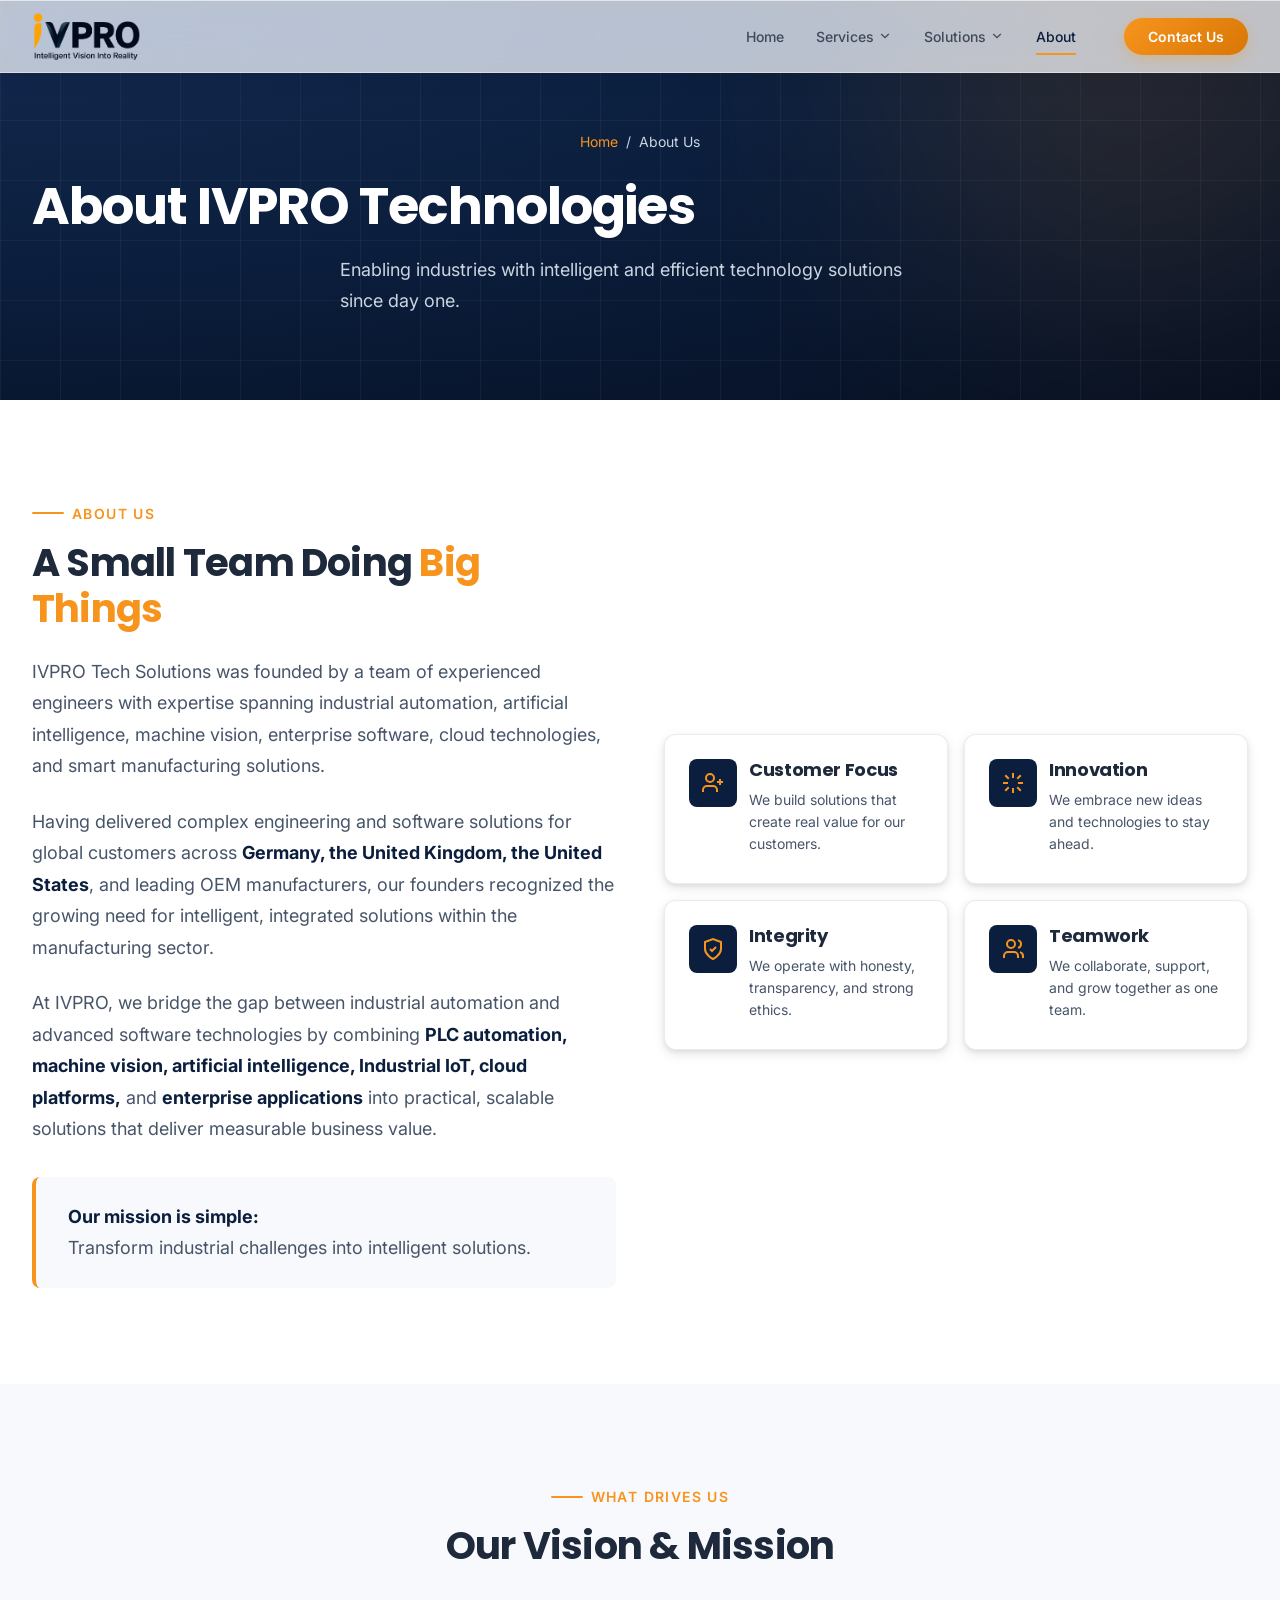
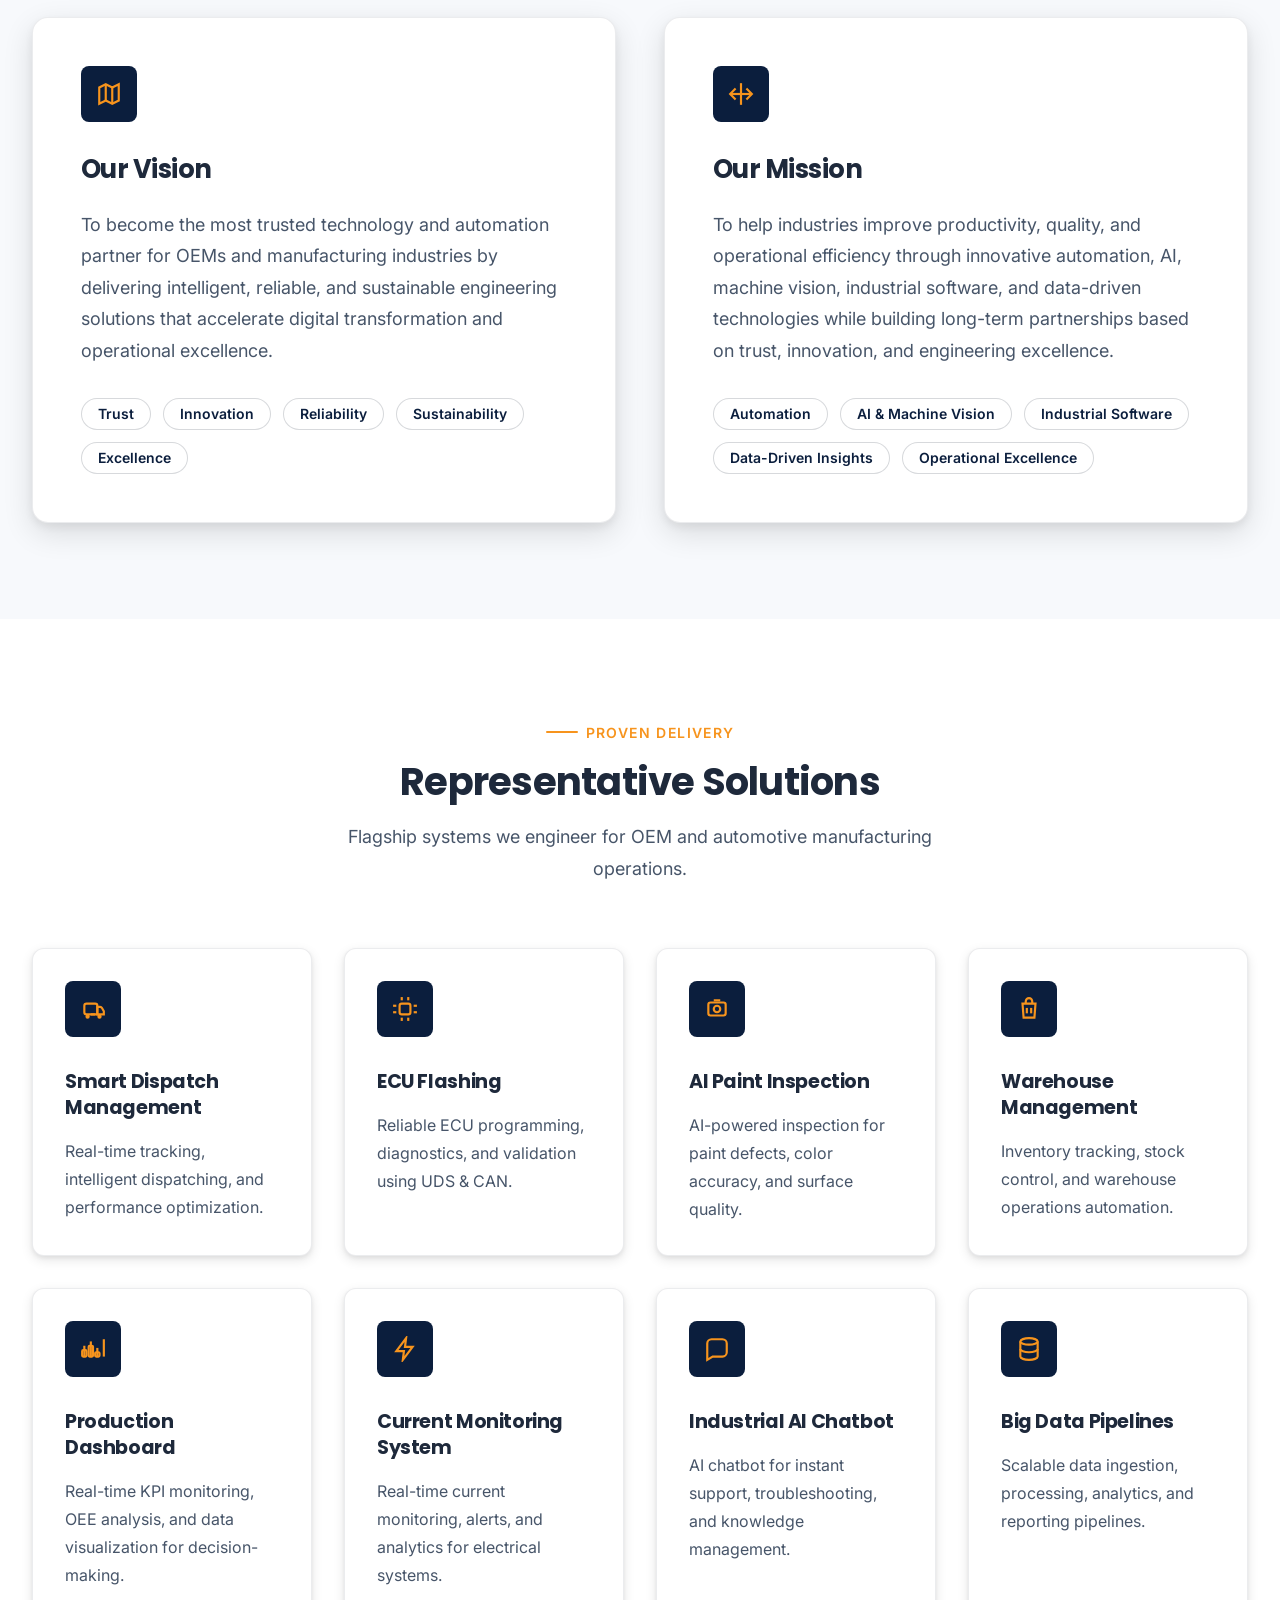
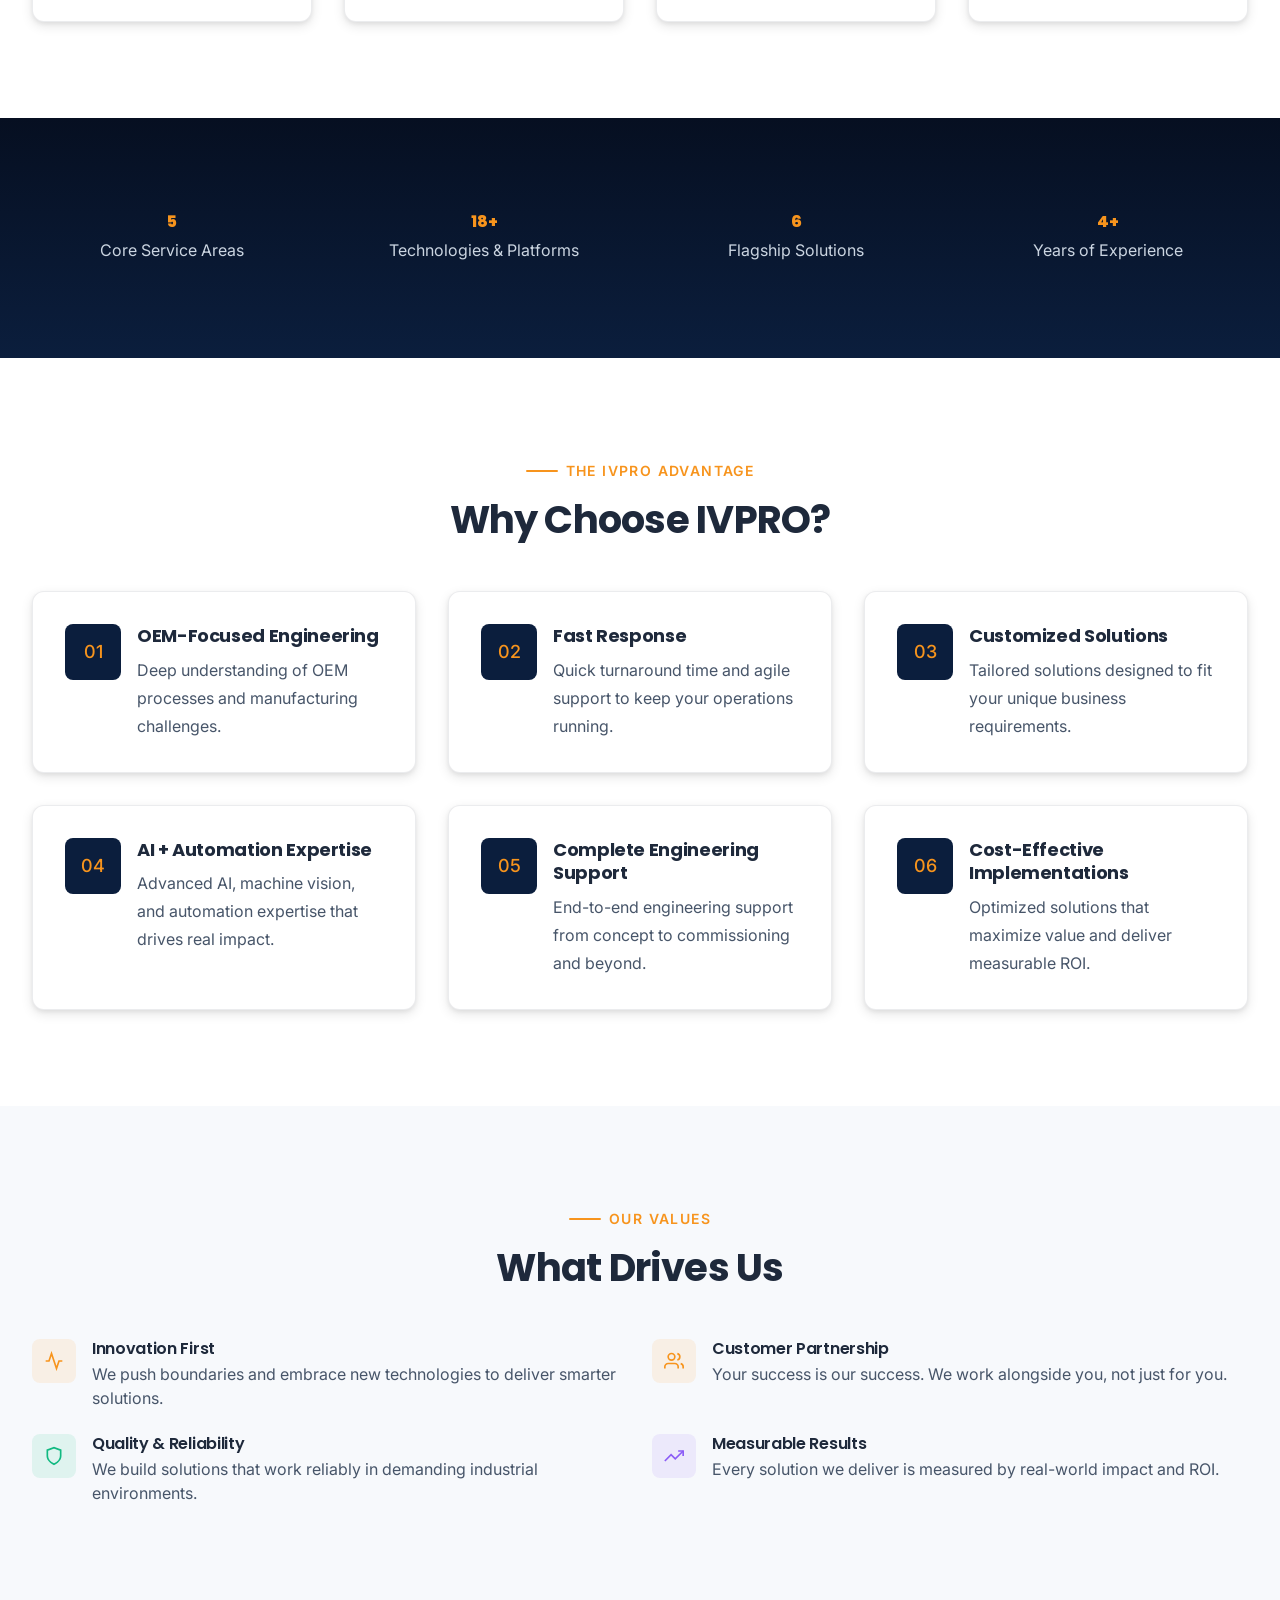
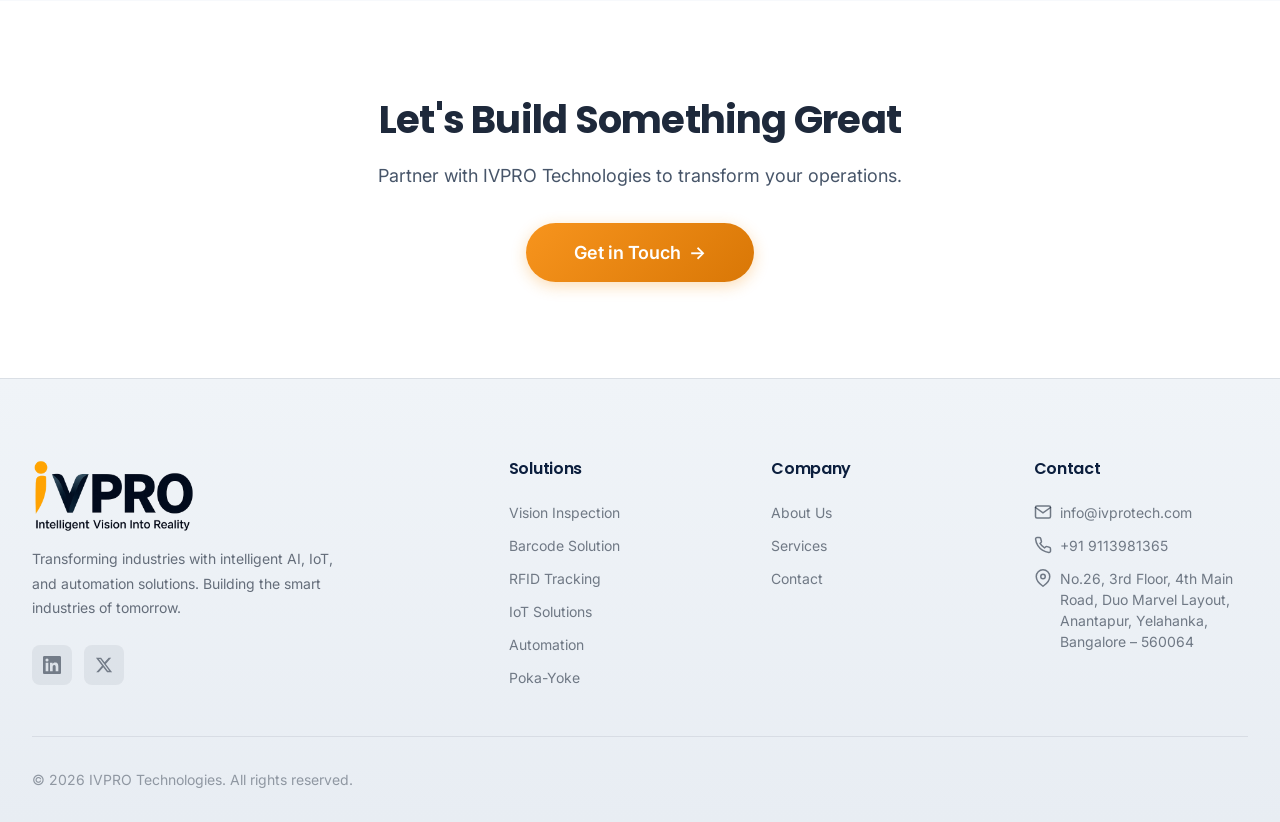
==== pages/about.html @ 3a312df3 "website revamp" ====
<!DOCTYPE html>
<html lang="en">
<head>
  <meta charset="UTF-8">
  <meta name="viewport" content="width=device-width, initial-scale=1.0">
  <meta name="description" content="About IVPRO Technologies - Enabling industries with intelligent and efficient technology solutions.">
  <title>About Us | IVPRO Technologies</title>
  <link rel="stylesheet" href="../css/variables.css">
  <link rel="stylesheet" href="../css/base.css">
  <link rel="stylesheet" href="../css/nav.css">
  <link rel="stylesheet" href="../css/pages.css">
  <link rel="icon" type="image/png" href="../assets/favicon.png">
</head>
<body>

  <section class="page-hero">
    <div class="page-hero__bg"><div class="page-hero__bg-grid"></div><div class="page-hero__bg-glow"></div></div>
    <div class="container" style="position:relative;z-index:1;">
      <div class="page-hero__breadcrumb"><a href="../index.html">Home</a><span>/</span><span>About Us</span></div>
      <h1 class="page-hero__title">About IVPRO Technologies</h1>
      <p class="page-hero__subtitle">Enabling industries with intelligent and efficient technology solutions since day one.</p>
    </div>
  </section>

  <!-- Company Overview -->
  <section class="section">
    <div class="container">
      <div class="about-intro reveal">
        <div class="about-intro__content">
          <span class="section-label">About Us</span>
          <h2 class="about-intro__title">A Small Team Doing <span class="about-intro__highlight">Big Things</span></h2>
          <p class="about-intro__text">IVPRO Tech Solutions was founded by a team of experienced engineers with expertise spanning industrial automation, artificial intelligence, machine vision, enterprise software, cloud technologies, and smart manufacturing solutions.</p>
          <p class="about-intro__text">Having delivered complex engineering and software solutions for global customers across <strong>Germany, the United Kingdom, the United States</strong>, and leading OEM manufacturers, our founders recognized the growing need for intelligent, integrated solutions within the manufacturing sector.</p>
          <p class="about-intro__text">At IVPRO, we bridge the gap between industrial automation and advanced software technologies by combining <strong>PLC automation, machine vision, artificial intelligence, Industrial IoT, cloud platforms,</strong> and <strong>enterprise applications</strong> into practical, scalable solutions that deliver measurable business value.</p>
          <div class="about-intro__mission">
            <strong>Our mission is simple:</strong>
            <span>Transform industrial challenges into intelligent solutions.</span>
          </div>
        </div>
        <div class="about-values">
          <div class="about-value-card">
            <div class="about-value-card__icon">
              <svg width="24" height="24" viewBox="0 0 24 24" fill="none" stroke="currentColor" stroke-width="2"><path d="M16 21v-2a4 4 0 0 0-4-4H6a4 4 0 0 0-4 4v2"/><circle cx="9" cy="7" r="4"/><path d="M19 8v6"/><path d="M16 11h6"/></svg>
            </div>
            <div>
              <h3 class="about-value-card__title">Customer Focus</h3>
              <p class="about-value-card__text">We build solutions that create real value for our customers.</p>
            </div>
          </div>
          <div class="about-value-card">
            <div class="about-value-card__icon">
              <svg width="24" height="24" viewBox="0 0 24 24" fill="none" stroke="currentColor" stroke-width="2"><path d="M12 2v5"/><path d="M12 17v5"/><path d="M4.22 4.22l3.54 3.54"/><path d="M16.24 16.24l3.54 3.54"/><path d="M2 12h5"/><path d="M17 12h5"/><path d="M4.22 19.78l3.54-3.54"/><path d="M16.24 7.76l3.54-3.54"/></svg>
            </div>
            <div>
              <h3 class="about-value-card__title">Innovation</h3>
              <p class="about-value-card__text">We embrace new ideas and technologies to stay ahead.</p>
            </div>
          </div>
          <div class="about-value-card">
            <div class="about-value-card__icon">
              <svg width="24" height="24" viewBox="0 0 24 24" fill="none" stroke="currentColor" stroke-width="2"><path d="M12 22s8-4 8-10V5l-8-3-8 3v7c0 6 8 10 8 10z"/><path d="m9 12 2 2 4-4"/></svg>
            </div>
            <div>
              <h3 class="about-value-card__title">Integrity</h3>
              <p class="about-value-card__text">We operate with honesty, transparency, and strong ethics.</p>
            </div>
          </div>
          <div class="about-value-card">
            <div class="about-value-card__icon">
              <svg width="24" height="24" viewBox="0 0 24 24" fill="none" stroke="currentColor" stroke-width="2"><path d="M17 21v-2a4 4 0 0 0-4-4H7a4 4 0 0 0-4 4v2"/><circle cx="10" cy="7" r="4"/><path d="M22 21v-2a4 4 0 0 0-3-3.87"/><path d="M17 3.13a4 4 0 0 1 0 7.75"/></svg>
            </div>
            <div>
              <h3 class="about-value-card__title">Teamwork</h3>
              <p class="about-value-card__text">We collaborate, support, and grow together as one team.</p>
            </div>
          </div>
        </div>
      </div>
    </div>
  </section>

  <!-- Mission & Vision -->
  <section class="section section--gray">
    <div class="container">
      <div class="text-center reveal">
        <span class="section-label">What Drives Us</span>
        <h2 class="section-title">Our Vision &amp; Mission</h2>
      </div>
      <div class="mission-vision stagger-children">
        <div class="mv-card reveal">
          <div class="mv-card__icon">
            <svg width="26" height="26" viewBox="0 0 24 24" fill="none" stroke="currentColor" stroke-width="2"><path d="M9 18 3 21V6l6-3 6 3 6-3v15l-6 3-6-3Z"/><path d="M9 3v15"/><path d="M15 6v15"/></svg>
          </div>
          <h3 class="mv-card__title">Our Vision</h3>
          <p class="mv-card__text">To become the most trusted technology and automation partner for OEMs and manufacturing industries by delivering intelligent, reliable, and sustainable engineering solutions that accelerate digital transformation and operational excellence.</p>
          <div class="mv-card__tags">
            <span>Trust</span>
            <span>Innovation</span>
            <span>Reliability</span>
            <span>Sustainability</span>
            <span>Excellence</span>
          </div>
        </div>
        <div class="mv-card reveal">
          <div class="mv-card__icon">
            <svg width="26" height="26" viewBox="0 0 24 24" fill="none" stroke="currentColor" stroke-width="2"><path d="M12 2v20"/><path d="M2 12h20"/><path d="m17 7 5 5-5 5"/><path d="m7 7-5 5 5 5"/></svg>
          </div>
          <h3 class="mv-card__title">Our Mission</h3>
          <p class="mv-card__text">To help industries improve productivity, quality, and operational efficiency through innovative automation, AI, machine vision, industrial software, and data-driven technologies while building long-term partnerships based on trust, innovation, and engineering excellence.</p>
          <div class="mv-card__tags">
            <span>Automation</span>
            <span>AI &amp; Machine Vision</span>
            <span>Industrial Software</span>
            <span>Data-Driven Insights</span>
            <span>Operational Excellence</span>
          </div>
        </div>
      </div>
    </div>
  </section>

  <!-- Representative Solutions -->
  <section class="section">
    <div class="container">
      <div class="text-center reveal">
        <span class="section-label">Proven Delivery</span>
        <h2 class="section-title">Representative Solutions</h2>
        <p class="section-subtitle">Flagship systems we engineer for OEM and automotive manufacturing operations.</p>
      </div>
      <div class="representative-solutions stagger-children">
        <div class="representative-card reveal">
          <div class="representative-card__icon">
            <svg width="26" height="26" viewBox="0 0 24 24" fill="none" stroke="currentColor" stroke-width="2"><path d="M10 17h4"/><path d="M6 7h8a2 2 0 0 1 2 2v8H6a2 2 0 0 1-2-2V9a2 2 0 0 1 2-2Z"/><path d="M16 10h2.6a2 2 0 0 1 1.7 1l1.7 3v3h-6Z"/><circle cx="7" cy="19" r="1"/><circle cx="18" cy="19" r="1"/></svg>
          </div>
          <h3 class="representative-card__title">Smart Dispatch Management</h3>
          <p class="representative-card__text">Real-time tracking, intelligent dispatching, and performance optimization.</p>
        </div>
        <div class="representative-card reveal">
          <div class="representative-card__icon">
            <svg width="26" height="26" viewBox="0 0 24 24" fill="none" stroke="currentColor" stroke-width="2"><rect x="7" y="7" width="10" height="10" rx="2"/><path d="M9 1v3"/><path d="M15 1v3"/><path d="M9 20v3"/><path d="M15 20v3"/><path d="M20 9h3"/><path d="M20 15h3"/><path d="M1 9h3"/><path d="M1 15h3"/></svg>
          </div>
          <h3 class="representative-card__title">ECU Flashing</h3>
          <p class="representative-card__text">Reliable ECU programming, diagnostics, and validation using UDS &amp; CAN.</p>
        </div>
        <div class="representative-card reveal">
          <div class="representative-card__icon">
            <svg width="26" height="26" viewBox="0 0 24 24" fill="none" stroke="currentColor" stroke-width="2"><rect x="4" y="6" width="16" height="12" rx="2"/><circle cx="12" cy="12" r="3"/><path d="M9 4h6"/><path d="M15 12h.01"/></svg>
          </div>
          <h3 class="representative-card__title">AI Paint Inspection</h3>
          <p class="representative-card__text">AI-powered inspection for paint defects, color accuracy, and surface quality.</p>
        </div>
        <div class="representative-card reveal">
          <div class="representative-card__icon">
            <svg width="26" height="26" viewBox="0 0 24 24" fill="none" stroke="currentColor" stroke-width="2"><path d="M6 7h12l-1 13H7L6 7Z"/><path d="M9 7V5a3 3 0 0 1 6 0v2"/><path d="M10 11v5"/><path d="M14 11v5"/></svg>
          </div>
          <h3 class="representative-card__title">Warehouse Management</h3>
          <p class="representative-card__text">Inventory tracking, stock control, and warehouse operations automation.</p>
        </div>
        <div class="representative-card reveal">
          <div class="representative-card__icon">
            <svg width="26" height="26" viewBox="0 0 24 24" fill="none" stroke="currentColor" stroke-width="2"><path d="M4 19V9"/><path d="M10 19V5"/><path d="M16 19v-8"/><path d="M22 19V3"/><rect x="2" y="13" width="4" height="6" rx="1"/><rect x="8" y="9" width="4" height="10" rx="1"/><rect x="14" y="15" width="4" height="4" rx="1"/></svg>
          </div>
          <h3 class="representative-card__title">Production Dashboard</h3>
          <p class="representative-card__text">Real-time KPI monitoring, OEE analysis, and data visualization for decision-making.</p>
        </div>
        <div class="representative-card reveal">
          <div class="representative-card__icon">
            <svg width="26" height="26" viewBox="0 0 24 24" fill="none" stroke="currentColor" stroke-width="2"><path d="m13 2-9 12h7l-1 8 9-12h-7l1-8Z"/></svg>
          </div>
          <h3 class="representative-card__title">Current Monitoring System</h3>
          <p class="representative-card__text">Real-time current monitoring, alerts, and analytics for electrical systems.</p>
        </div>
        <div class="representative-card reveal">
          <div class="representative-card__icon">
            <svg width="26" height="26" viewBox="0 0 24 24" fill="none" stroke="currentColor" stroke-width="2"><path d="M21 15a4 4 0 0 1-4 4H8l-5 3V7a4 4 0 0 1 4-4h10a4 4 0 0 1 4 4Z"/><path d="M8 10h.01"/><path d="M12 10h.01"/><path d="M16 10h.01"/></svg>
          </div>
          <h3 class="representative-card__title">Industrial AI Chatbot</h3>
          <p class="representative-card__text">AI chatbot for instant support, troubleshooting, and knowledge management.</p>
        </div>
        <div class="representative-card reveal">
          <div class="representative-card__icon">
            <svg width="26" height="26" viewBox="0 0 24 24" fill="none" stroke="currentColor" stroke-width="2"><ellipse cx="12" cy="5" rx="8" ry="3"/><path d="M4 5v14c0 1.66 3.58 3 8 3s8-1.34 8-3V5"/><path d="M4 12c0 1.66 3.58 3 8 3s8-1.34 8-3"/></svg>
          </div>
          <h3 class="representative-card__title">Big Data Pipelines</h3>
          <p class="representative-card__text">Scalable data ingestion, processing, analytics, and reporting pipelines.</p>
        </div>
      </div>
    </div>
  </section>

  <!-- Stats -->
  <section class="section section--dark">
    <div class="container">
      <div class="grid grid--4 stagger-children" style="text-align:center;gap:var(--space-6);">
        <div class="reveal">
          <div class="stat__number" data-count="7" style="font-size:var(--fs-hero);color:var(--color-accent);">0</div>
          <p style="color:var(--color-text-light);font-size:var(--fs-body);margin:0;">Core Service Areas</p>
        </div>
        <div class="reveal">
          <div class="stat__number" data-count="24" data-suffix="+" style="font-size:var(--fs-hero);color:var(--color-accent);">0+</div>
          <p style="color:var(--color-text-light);font-size:var(--fs-body);margin:0;">Technologies &amp; Platforms</p>
        </div>
        <div class="reveal">
          <div class="stat__number" data-count="8" style="font-size:var(--fs-hero);color:var(--color-accent);">0</div>
          <p style="color:var(--color-text-light);font-size:var(--fs-body);margin:0;">Flagship Solutions</p>
        </div>
        <div class="reveal">
          <div class="stat__number" data-count="6" data-suffix="+" style="font-size:var(--fs-hero);color:var(--color-accent);">0+</div>
          <p style="color:var(--color-text-light);font-size:var(--fs-body);margin:0;">Years of Experience</p>
        </div>
      </div>
    </div>
  </section>

  <!-- Why Choose Us -->
  <section class="section">
    <div class="container">
      <div class="text-center reveal">
        <span class="section-label">The IVPRO Advantage</span>
        <h2 class="section-title">Why Choose IVPRO?</h2>
      </div>
      <div class="why-choose__grid stagger-children">
        <div class="why-choose__card reveal">
          <div class="why-choose__number">01</div>
          <div>
            <h3 class="why-choose__title">OEM-Focused Engineering</h3>
            <p class="why-choose__text">Deep understanding of OEM processes and manufacturing challenges.</p>
          </div>
        </div>
        <div class="why-choose__card reveal">
          <div class="why-choose__number">02</div>
          <div>
            <h3 class="why-choose__title">Fast Response</h3>
            <p class="why-choose__text">Quick turnaround time and agile support to keep your operations running.</p>
          </div>
        </div>
        <div class="why-choose__card reveal">
          <div class="why-choose__number">03</div>
          <div>
            <h3 class="why-choose__title">Customized Solutions</h3>
            <p class="why-choose__text">Tailored solutions designed to fit your unique business requirements.</p>
          </div>
        </div>
        <div class="why-choose__card reveal">
          <div class="why-choose__number">04</div>
          <div>
            <h3 class="why-choose__title">AI + Automation Expertise</h3>
            <p class="why-choose__text">Advanced AI, machine vision, and automation expertise that drives real impact.</p>
          </div>
        </div>
        <div class="why-choose__card reveal">
          <div class="why-choose__number">05</div>
          <div>
            <h3 class="why-choose__title">Complete Engineering Support</h3>
            <p class="why-choose__text">End-to-end engineering support from concept to commissioning and beyond.</p>
          </div>
        </div>
        <div class="why-choose__card reveal">
          <div class="why-choose__number">06</div>
          <div>
            <h3 class="why-choose__title">Cost-Effective Implementations</h3>
            <p class="why-choose__text">Optimized solutions that maximize value and deliver measurable ROI.</p>
          </div>
        </div>
      </div>
    </div>
  </section>

  <!-- Values -->
  <section class="section section--gray">
    <div class="container">
      <div class="text-center reveal"><span class="section-label">Our Values</span><h2 class="section-title">What Drives Us</h2></div>
      <div class="grid grid--2 stagger-children" style="margin-top:var(--space-8);gap:var(--space-5);">
        <div class="flex reveal" style="gap:var(--space-4);align-items:flex-start;">
          <div style="width:44px;height:44px;min-width:44px;border-radius:var(--radius-md);background:rgba(247,148,29,0.1);display:flex;align-items:center;justify-content:center;">
            <svg width="20" height="20" viewBox="0 0 24 24" fill="none" stroke="var(--color-accent)" stroke-width="2"><polyline points="22 12 18 12 15 21 9 3 6 12 2 12"/></svg>
          </div>
          <div><h4 style="font-size:var(--fs-body);font-weight:600;margin-bottom:var(--space-1);">Innovation First</h4><p style="color:var(--color-text-secondary);font-size:var(--fs-body);margin:0;">We push boundaries and embrace new technologies to deliver smarter solutions.</p></div>
        </div>
        <div class="flex reveal" style="gap:var(--space-4);align-items:flex-start;">
          <div style="width:44px;height:44px;min-width:44px;border-radius:var(--radius-md);background:rgba(247,148,29,0.1);display:flex;align-items:center;justify-content:center;">
            <svg width="20" height="20" viewBox="0 0 24 24" fill="none" stroke="var(--color-accent-orange)" stroke-width="2"><path d="M17 21v-2a4 4 0 0 0-4-4H5a4 4 0 0 0-4 4v2"/><circle cx="9" cy="7" r="4"/><path d="M23 21v-2a4 4 0 0 0-3-3.87"/><path d="M16 3.13a4 4 0 0 1 0 7.75"/></svg>
          </div>
          <div><h4 style="font-size:var(--fs-body);font-weight:600;margin-bottom:var(--space-1);">Customer Partnership</h4><p style="color:var(--color-text-secondary);font-size:var(--fs-body);margin:0;">Your success is our success. We work alongside you, not just for you.</p></div>
        </div>
        <div class="flex reveal" style="gap:var(--space-4);align-items:flex-start;">
          <div style="width:44px;height:44px;min-width:44px;border-radius:var(--radius-md);background:rgba(16,185,129,0.1);display:flex;align-items:center;justify-content:center;">
            <svg width="20" height="20" viewBox="0 0 24 24" fill="none" stroke="var(--color-success)" stroke-width="2"><path d="M12 22s8-4 8-10V5l-8-3-8 3v7c0 6 8 10 8 10z"/></svg>
          </div>
          <div><h4 style="font-size:var(--fs-body);font-weight:600;margin-bottom:var(--space-1);">Quality & Reliability</h4><p style="color:var(--color-text-secondary);font-size:var(--fs-body);margin:0;">We build solutions that work reliably in demanding industrial environments.</p></div>
        </div>
        <div class="flex reveal" style="gap:var(--space-4);align-items:flex-start;">
          <div style="width:44px;height:44px;min-width:44px;border-radius:var(--radius-md);background:rgba(139,92,246,0.1);display:flex;align-items:center;justify-content:center;">
            <svg width="20" height="20" viewBox="0 0 24 24" fill="none" stroke="#8B5CF6" stroke-width="2"><polyline points="23 6 13.5 15.5 8.5 10.5 1 18"/><polyline points="17 6 23 6 23 12"/></svg>
          </div>
          <div><h4 style="font-size:var(--fs-body);font-weight:600;margin-bottom:var(--space-1);">Measurable Results</h4><p style="color:var(--color-text-secondary);font-size:var(--fs-body);margin:0;">Every solution we deliver is measured by real-world impact and ROI.</p></div>
        </div>
      </div>
    </div>
  </section>

  <!-- CTA -->
  <section class="section">
    <div class="container">
      <div class="cta-banner__content reveal" style="text-align:center;">
        <h2 class="section-title">Let's Build Something Great</h2>
        <p class="section-subtitle" style="margin:0 auto var(--space-6);">Partner with IVPRO Technologies to transform your operations.</p>
        <a href="contact.html" class="btn btn--primary btn--lg">Get in Touch <span class="btn-arrow">&rarr;</span></a>
      </div>
    </div>
  </section>

  <script src="../js/components.js"></script>
  <script>document.addEventListener('DOMContentLoaded', () => initApp('about'));</script>
</body>
</html>
---- css/variables.css ----
/* ============================================
   IVPRO Technologies - Design System Variables
   ============================================ */

:root {
  /* ---- Color Palette ---- */
  --color-primary: #0B1E3D;
  --color-primary-light: #13294F;
  --color-primary-medium: #1A315E;
  --color-secondary: #102A52;
  --color-accent: #F7941D;
  --color-accent-light: #FFB84D;
  --color-accent-dark: #D97706;
  --color-accent-orange: #F7941D;
  --color-accent-orange-light: #FFB84D;
  --color-white: #FFFFFF;
  --color-off-white: #F7F9FC;
  --color-light-gray: #E3E9F2;
  --color-medium-gray: #94A3B8;
  --color-dark-gray: #64748B;
  --color-text-primary: #1E293B;
  --color-text-secondary: #475569;
  --color-text-light: #CBD5E1;
  --color-text-on-dark: #E2E8F0;
  --color-success: #10B981;
  --color-warning: #F59E0B;
  --color-error: #EF4444;

  /* ---- Gradients ---- */
  --gradient-hero: radial-gradient(ellipse at top left, #13294F 0%, #0B1E3D 48%, #060F21 100%);
  --gradient-dark: linear-gradient(180deg, #060F21 0%, #0B1E3D 100%);
  --gradient-accent: linear-gradient(135deg, #F7941D 0%, #D97706 100%);
  --gradient-card: linear-gradient(145deg, rgba(255,255,255,0.05) 0%, rgba(255,255,255,0.02) 100%);
  --gradient-overlay: linear-gradient(180deg, rgba(11,30,61,0.82) 0%, rgba(6,15,33,0.96) 100%);

  /* ---- Typography ---- */
  --font-primary: 'Inter', -apple-system, BlinkMacSystemFont, 'Segoe UI', sans-serif;
  --font-heading: 'Poppins', 'Inter', sans-serif;
  --font-mono: 'JetBrains Mono', 'Fira Code', monospace;

  --fs-display: clamp(2.5rem, 5vw, 4.5rem);
  --fs-h1: clamp(2rem, 4vw, 3.5rem);
  --fs-h2: clamp(1.75rem, 3vw, 2.75rem);
  --fs-h3: clamp(1.25rem, 2vw, 1.75rem);
  --fs-h4: clamp(1.1rem, 1.5vw, 1.35rem);
  --fs-body-lg: 1.125rem;
  --fs-body: 1rem;
  --fs-body-sm: 0.875rem;
  --fs-caption: 0.75rem;

  --fw-regular: 400;
  --fw-medium: 500;
  --fw-semibold: 600;
  --fw-bold: 700;
  --fw-extrabold: 800;

  --lh-tight: 1.2;
  --lh-normal: 1.5;
  --lh-relaxed: 1.75;

  --ls-tight: -0.02em;
  --ls-normal: 0;
  --ls-wide: 0.05em;
  --ls-wider: 0.1em;

  /* ---- Spacing (8px system) ---- */
  --space-1: 0.25rem;   /* 4px */
  --space-2: 0.5rem;    /* 8px */
  --space-3: 0.75rem;   /* 12px */
  --space-4: 1rem;      /* 16px */
  --space-5: 1.5rem;    /* 24px */
  --space-6: 2rem;      /* 32px */
  --space-7: 2.5rem;    /* 40px */
  --space-8: 3rem;      /* 48px */
  --space-9: 4rem;      /* 64px */
  --space-10: 5rem;     /* 80px */
  --space-11: 6rem;     /* 96px */
  --space-12: 8rem;     /* 128px */

  /* ---- Layout ---- */
  --container-max: 1280px;
  --container-wide: 1440px;
  --container-narrow: 900px;
  --grid-columns: 12;
  --grid-gap: var(--space-6);

  /* ---- Border Radius ---- */
  --radius-sm: 4px;
  --radius-md: 8px;
  --radius-lg: 12px;
  --radius-xl: 16px;
  --radius-2xl: 24px;
  --radius-full: 9999px;

  /* ---- Shadows ---- */
  --shadow-sm: 0 1px 3px rgba(0,0,0,0.08), 0 1px 2px rgba(0,0,0,0.06);
  --shadow-md: 0 4px 12px rgba(0,0,0,0.1), 0 2px 4px rgba(0,0,0,0.06);
  --shadow-lg: 0 10px 30px rgba(0,0,0,0.12), 0 4px 8px rgba(0,0,0,0.06);
  --shadow-xl: 0 20px 50px rgba(0,0,0,0.15), 0 10px 20px rgba(0,0,0,0.08);
  --shadow-glow: 0 0 30px rgba(247, 148, 29, 0.18);
  --shadow-card: 0 4px 20px rgba(0,0,0,0.08);
  --shadow-card-hover: 0 12px 40px rgba(0,0,0,0.15);

  /* ---- Transitions ---- */
  --transition-fast: 150ms ease;
  --transition-base: 250ms ease;
  --transition-slow: 400ms ease;
  --transition-spring: 500ms cubic-bezier(0.34, 1.56, 0.64, 1);

  /* ---- Z-Index Scale ---- */
  --z-dropdown: 100;
  --z-sticky: 200;
  --z-fixed: 300;
  --z-modal-backdrop: 400;
  --z-modal: 500;
  --z-tooltip: 600;
}
---- css/base.css ----
/* ============================================
   IVPRO Technologies - Base & Reset Styles
   ============================================ */

@import url('https://fonts.googleapis.com/css2?family=Inter:wght@300;400;500;600;700;800&family=Poppins:wght@400;500;600;700;800&display=swap');

/* ---- Reset ---- */
*,
*::before,
*::after {
  margin: 0;
  padding: 0;
  box-sizing: border-box;
}

html {
  scroll-behavior: smooth;
  font-size: 16px;
  -webkit-text-size-adjust: 100%;
}

body {
  font-family: var(--font-primary);
  font-size: var(--fs-body);
  font-weight: var(--fw-regular);
  line-height: var(--lh-normal);
  color: var(--color-text-primary);
  background-color: var(--color-white);
  -webkit-font-smoothing: antialiased;
  -moz-osx-font-smoothing: grayscale;
  overflow-x: hidden;
}

img, picture, video, canvas, svg {
  display: block;
  max-width: 100%;
  height: auto;
}

input, button, textarea, select {
  font: inherit;
  color: inherit;
}

a {
  text-decoration: none;
  color: inherit;
}

ul, ol {
  list-style: none;
}

h1, h2, h3, h4, h5, h6 {
  font-family: var(--font-heading);
  font-weight: var(--fw-bold);
  line-height: var(--lh-tight);
  letter-spacing: var(--ls-tight);
}

p {
  max-width: 70ch;
}

button {
  cursor: pointer;
  border: none;
  background: none;
}

/* ---- Layout Utilities ---- */
.container {
  width: 100%;
  max-width: var(--container-max);
  margin: 0 auto;
  padding: 0 var(--space-6);
}

.container--wide {
  max-width: var(--container-wide);
}

.container--narrow {
  max-width: var(--container-narrow);
}

.section {
  padding: var(--space-11) 0;
}

.section--lg {
  padding: var(--space-12) 0;
}

.section--dark {
  background: var(--gradient-dark);
  color: var(--color-text-on-dark);
}

.section--gray {
  background-color: var(--color-off-white);
}

.grid {
  display: grid;
  gap: var(--grid-gap);
}

.grid--2 { grid-template-columns: repeat(2, 1fr); }
.grid--3 { grid-template-columns: repeat(3, 1fr); }
.grid--4 { grid-template-columns: repeat(4, 1fr); }

.flex {
  display: flex;
}

.flex--center {
  align-items: center;
  justify-content: center;
}

.flex--between {
  align-items: center;
  justify-content: space-between;
}

.flex--col {
  flex-direction: column;
}

.flex--gap-sm { gap: var(--space-3); }
.flex--gap { gap: var(--space-5); }
.flex--gap-lg { gap: var(--space-8); }

/* ---- Typography Utilities ---- */
.text-center { text-align: center; }
.text-left { text-align: left; }
.text-right { text-align: right; }

.text-accent { color: var(--color-accent); }
.text-white { color: var(--color-white); }
.text-muted { color: var(--color-text-secondary); }

.section-label {
  display: inline-flex;
  align-items: center;
  gap: var(--space-2);
  font-size: var(--fs-body-sm);
  font-weight: var(--fw-semibold);
  color: var(--color-accent);
  text-transform: uppercase;
  letter-spacing: var(--ls-wider);
  margin-bottom: var(--space-4);
}

.section-label::before {
  content: '';
  width: 32px;
  height: 2px;
  background: var(--color-accent);
  border-radius: var(--radius-full);
}

.section-title {
  font-size: var(--fs-h2);
  font-weight: var(--fw-bold);
  margin-bottom: var(--space-4);
}

.section-subtitle {
  font-size: var(--fs-body-lg);
  color: var(--color-text-secondary);
  max-width: 600px;
  margin: 0 auto;
  text-align: center;
  line-height: var(--lh-relaxed);
}

.section--dark .section-subtitle {
  color: var(--color-text-light);
}

/* ---- Buttons ---- */
.btn {
  display: inline-flex;
  align-items: center;
  justify-content: center;
  gap: var(--space-2);
  padding: var(--space-3) var(--space-6);
  font-family: var(--font-primary);
  font-size: var(--fs-body);
  font-weight: var(--fw-semibold);
  border-radius: var(--radius-full);
  transition: all var(--transition-base);
  white-space: nowrap;
  position: relative;
  overflow: hidden;
}

.btn--primary {
  background: var(--gradient-accent);
  color: var(--color-white);
  box-shadow: 0 4px 15px rgba(247, 148, 29, 0.32);
}

.btn--primary:hover {
  transform: translateY(-2px);
  box-shadow: 0 8px 25px rgba(247, 148, 29, 0.42);
}

.btn--secondary {
  background: transparent;
  color: var(--color-white);
  border: 2px solid rgba(255,255,255,0.3);
}

.btn--secondary:hover {
  border-color: var(--color-accent);
  color: var(--color-accent);
  transform: translateY(-2px);
}

.btn--outline {
  background: transparent;
  color: var(--color-accent);
  border: 2px solid var(--color-accent);
}

.btn--outline:hover {
  background: var(--color-accent);
  color: var(--color-white);
  transform: translateY(-2px);
}

.btn--dark {
  background: var(--color-primary);
  color: var(--color-white);
}

.btn--dark:hover {
  background: var(--color-primary-light);
  transform: translateY(-2px);
}

.btn--lg {
  padding: var(--space-4) var(--space-8);
  font-size: var(--fs-body-lg);
}

.btn--sm {
  padding: var(--space-2) var(--space-5);
  font-size: var(--fs-body-sm);
}

.btn--icon {
  width: 48px;
  height: 48px;
  padding: 0;
  border-radius: var(--radius-full);
}

.btn .btn-arrow {
  transition: transform var(--transition-base);
}

.btn:hover .btn-arrow {
  transform: translateX(4px);
}

/* ---- Cards ---- */
.card {
  background: var(--color-white);
  border-radius: var(--radius-lg);
  padding: var(--space-6);
  box-shadow: var(--shadow-card);
  transition: all var(--transition-base);
  border: 1px solid var(--color-light-gray);
}

.card:hover {
  transform: translateY(-4px);
  box-shadow: var(--shadow-card-hover);
}

.card--dark {
  background: var(--color-primary-light);
  border-color: rgba(255,255,255,0.06);
}

.card--dark:hover {
  border-color: rgba(247, 148, 29, 0.32);
  box-shadow: var(--shadow-glow);
}

.card--glass {
  background: rgba(255,255,255,0.05);
  backdrop-filter: blur(12px);
  border: 1px solid rgba(255,255,255,0.1);
}

.card__icon {
  width: 56px;
  height: 56px;
  border-radius: var(--radius-lg);
  display: flex;
  align-items: center;
  justify-content: center;
  margin-bottom: var(--space-5);
  background: rgba(247, 148, 29, 0.1);
  color: var(--color-accent);
  font-size: 1.5rem;
}

.card__title {
  font-size: var(--fs-h4);
  font-weight: var(--fw-semibold);
  margin-bottom: var(--space-3);
}

.card__text {
  font-size: var(--fs-body);
  color: var(--color-text-secondary);
  line-height: var(--lh-relaxed);
}

.card--dark .card__text {
  color: var(--color-text-light);
}

/* ---- Image Placeholders ---- */
.img-placeholder {
  background: linear-gradient(135deg, var(--color-primary-light) 0%, var(--color-primary-medium) 100%);
  border-radius: var(--radius-lg);
  display: flex;
  flex-direction: column;
  align-items: center;
  justify-content: center;
  color: var(--color-text-light);
  font-size: var(--fs-body-sm);
  font-weight: var(--fw-medium);
  overflow: hidden;
  position: relative;
  min-height: 200px;
}

.img-placeholder::before {
  content: '';
  position: absolute;
  inset: 0;
  background: 
    radial-gradient(circle at 30% 40%, rgba(247,148,29,0.08) 0%, transparent 60%),
    radial-gradient(circle at 70% 60%, rgba(59,130,246,0.05) 0%, transparent 50%);
}

.img-placeholder svg {
  width: 48px;
  height: 48px;
  margin-bottom: var(--space-3);
  opacity: 0.5;
}

.img-placeholder span {
  position: relative;
  z-index: 1;
  text-align: center;
  padding: var(--space-2);
}

/* ---- Badges ---- */
.badge {
  display: inline-flex;
  align-items: center;
  gap: var(--space-1);
  padding: var(--space-1) var(--space-3);
  font-size: var(--fs-caption);
  font-weight: var(--fw-semibold);
  border-radius: var(--radius-full);
  text-transform: uppercase;
  letter-spacing: var(--ls-wide);
}

.badge--accent {
  background: rgba(247, 148, 29, 0.1);
  color: var(--color-accent);
}

.badge--orange {
  background: rgba(247, 148, 29, 0.1);
  color: var(--color-accent-orange);
}

/* ---- Stats ---- */
.stat {
  text-align: center;
}

.stat__number {
  font-family: var(--font-heading);
  font-size: var(--fs-h1);
  font-weight: var(--fw-extrabold);
  color: var(--color-accent);
  line-height: 1;
  margin-bottom: var(--space-2);
}

.stat__label {
  font-size: var(--fs-body-sm);
  color: var(--color-text-secondary);
  font-weight: var(--fw-medium);
}

/* ---- Divider ---- */
.divider {
  width: 60px;
  height: 3px;
  background: var(--gradient-accent);
  border-radius: var(--radius-full);
  margin: var(--space-5) 0;
}

.divider--center {
  margin-left: auto;
  margin-right: auto;
}

/* ---- Reveal Animation Classes ---- */
.reveal {
  opacity: 0;
  transform: translateY(30px);
  transition: opacity 0.6s ease, transform 0.6s ease;
}

.reveal.revealed {
  opacity: 1;
  transform: translateY(0);
}

.reveal-left {
  opacity: 0;
  transform: translateX(-40px);
  transition: opacity 0.6s ease, transform 0.6s ease;
}

.reveal-left.revealed {
  opacity: 1;
  transform: translateX(0);
}

.reveal-right {
  opacity: 0;
  transform: translateX(40px);
  transition: opacity 0.6s ease, transform 0.6s ease;
}

.reveal-right.revealed {
  opacity: 1;
  transform: translateX(0);
}

.reveal-scale {
  opacity: 0;
  transform: scale(0.9);
  transition: opacity 0.6s ease, transform 0.6s ease;
}

.reveal-scale.revealed {
  opacity: 1;
  transform: scale(1);
}

/* Stagger children */
.stagger-children > * {
  opacity: 0;
  transform: translateY(20px);
  transition: opacity 0.4s ease, transform 0.4s ease;
}

.stagger-children.revealed > *:nth-child(1) { transition-delay: 0ms; opacity: 1; transform: translateY(0); }
.stagger-children.revealed > *:nth-child(2) { transition-delay: 100ms; opacity: 1; transform: translateY(0); }
.stagger-children.revealed > *:nth-child(3) { transition-delay: 200ms; opacity: 1; transform: translateY(0); }
.stagger-children.revealed > *:nth-child(4) { transition-delay: 300ms; opacity: 1; transform: translateY(0); }
.stagger-children.revealed > *:nth-child(5) { transition-delay: 400ms; opacity: 1; transform: translateY(0); }
.stagger-children.revealed > *:nth-child(6) { transition-delay: 500ms; opacity: 1; transform: translateY(0); }

/* ---- Responsive ---- */
@media (max-width: 1024px) {
  .grid--4 { grid-template-columns: repeat(2, 1fr); }
  .grid--3 { grid-template-columns: repeat(2, 1fr); }
}

@media (max-width: 768px) {
  .container {
    padding: 0 var(--space-4);
  }
  .section {
    padding: var(--space-9) 0;
  }
  .section--lg {
    padding: var(--space-10) 0;
  }
  .grid--2,
  .grid--3,
  .grid--4 {
    grid-template-columns: 1fr;
  }
  .hide-mobile {
    display: none !important;
  }
}

@media (max-width: 480px) {
  .container {
    padding: 0 var(--space-3);
  }
}
---- css/nav.css ----
/* ============================================
   IVPRO Technologies - Navigation Styles
   ============================================ */

.header {
  position: fixed;
  top: 0;
  left: 0;
  right: 0;
  z-index: var(--z-fixed);
  transition: all var(--transition-base);
  padding: var(--space-3) 0;
  background: rgba(255, 255, 255, 0.72);
  backdrop-filter: blur(18px) saturate(180%);
  -webkit-backdrop-filter: blur(18px) saturate(180%);
  border-bottom: 1px solid rgba(255, 255, 255, 0.45);
  box-shadow:
    0 4px 24px rgba(0, 0, 0, 0.06),
    0 1px 0 rgba(255, 255, 255, 0.6) inset;
}

.header--scrolled {
  background: rgba(255, 255, 255, 0.88);
  backdrop-filter: blur(24px) saturate(200%);
  -webkit-backdrop-filter: blur(24px) saturate(200%);
  padding: var(--space-2) 0;
  box-shadow:
    0 8px 32px rgba(0, 0, 0, 0.08),
    0 1px 0 rgba(255, 255, 255, 0.7) inset;
  border-bottom: 1px solid rgba(0, 0, 0, 0.06);
}

.header .container {
  display: flex;
  align-items: center;
  justify-content: space-between;
  max-width: var(--container-wide);
}

/* Logo */
.logo {
  display: flex;
  align-items: center;
  z-index: var(--z-modal);
}

.logo__full {
  height: 48px;
  width: auto;
  object-fit: contain;
}

/* Navigation */
.nav {
  display: flex;
  align-items: center;
  gap: var(--space-8);
}

.nav__list {
  display: flex;
  align-items: center;
  gap: var(--space-6);
}

.nav__link {
  font-size: var(--fs-body-sm);
  font-weight: var(--fw-medium);
  color: rgba(10, 22, 40, 0.7);
  transition: color var(--transition-base);
  position: relative;
  padding: var(--space-2) 0;
  display: inline-flex;
  align-items: center;
  gap: 4px;
}

.nav__link svg {
  flex-shrink: 0;
}

.nav__link::after {
  content: '';
  position: absolute;
  bottom: 0;
  left: 0;
  width: 0;
  height: 2px;
  background: var(--color-accent);
  transition: width var(--transition-base);
  border-radius: var(--radius-full);
}

.nav__link:hover,
.nav__link--active {
  color: var(--color-primary);
}

.nav__link:hover::after,
.nav__link--active::after {
  width: 100%;
}

/* Dropdown */
.nav__item--dropdown {
  position: relative;
}

.nav__dropdown {
  position: absolute;
  top: 100%;
  left: 50%;
  transform: translateX(-50%) translateY(10px);
  background: rgba(255, 255, 255, 0.92);
  backdrop-filter: blur(20px) saturate(180%);
  -webkit-backdrop-filter: blur(20px) saturate(180%);
  border: 1px solid rgba(0, 0, 0, 0.06);
  border-radius: var(--radius-lg);
  padding: var(--space-3);
  min-width: 220px;
  opacity: 0;
  visibility: hidden;
  transition: all var(--transition-base);
  box-shadow: 0 12px 40px rgba(0, 0, 0, 0.1), 0 1px 0 rgba(255,255,255,0.5) inset;
}

.nav__item--dropdown:hover .nav__dropdown {
  opacity: 1;
  visibility: visible;
  transform: translateX(-50%) translateY(4px);
}

.nav__dropdown-link {
  display: flex;
  align-items: center;
  gap: var(--space-3);
  padding: var(--space-3) var(--space-4);
  font-size: var(--fs-body-sm);
  color: rgba(10, 22, 40, 0.7);
  border-radius: var(--radius-md);
  transition: all var(--transition-fast);
}

.nav__dropdown-link:hover {
  background: rgba(247, 148, 29, 0.1);
  color: var(--color-accent);
}

.nav__dropdown-link svg {
  width: 18px;
  height: 18px;
  opacity: 0.6;
}

/* CTA */
.nav__cta {
  padding: var(--space-2) var(--space-5);
  font-size: var(--fs-body-sm);
}

/* Mobile Menu Toggle */
.nav__toggle {
  display: none;
  flex-direction: column;
  gap: 6px;
  width: 28px;
  cursor: pointer;
  z-index: var(--z-modal);
}

.nav__toggle span {
  display: block;
  width: 100%;
  height: 2px;
  background: var(--color-primary);
  border-radius: var(--radius-full);
  transition: all var(--transition-base);
}

.nav__toggle.active span:nth-child(1) {
  transform: rotate(45deg) translate(6px, 6px);
}

.nav__toggle.active span:nth-child(2) {
  opacity: 0;
}

.nav__toggle.active span:nth-child(3) {
  transform: rotate(-45deg) translate(6px, -6px);
}

/* Mobile Styles */
@media (max-width: 1024px) {
  .nav__toggle {
    display: flex;
  }

  .nav {
    position: fixed;
    top: 0;
    right: -100%;
    width: 100%;
    height: 100vh;
    background: rgba(255, 255, 255, 0.97);
    backdrop-filter: blur(24px);
    -webkit-backdrop-filter: blur(24px);
    flex-direction: column;
    justify-content: center;
    align-items: center;
    transition: right var(--transition-slow);
    z-index: var(--z-modal-backdrop);
  }

  .nav.active {
    right: 0;
  }

  .nav__list {
    flex-direction: column;
    gap: var(--space-6);
    text-align: center;
  }

  .nav__link {
    font-size: var(--fs-h4);
    color: var(--color-primary);
  }

  .nav__dropdown {
    position: static;
    transform: none;
    opacity: 0;
    visibility: hidden;
    max-height: 0;
    overflow: hidden;
    background: rgba(0, 0, 0, 0.03);
    margin-top: 0;
    box-shadow: none;
    border: 1px solid rgba(0, 0, 0, 0.05);
    padding: 0 var(--space-3);
    transition: all 0.3s ease;
  }

  .nav__item--dropdown.open .nav__dropdown {
    opacity: 1;
    visibility: visible;
    max-height: 500px;
    margin-top: var(--space-3);
    padding: var(--space-3);
  }

  .nav__item--dropdown .nav__link svg {
    transition: transform 0.3s ease;
  }

  .nav__item--dropdown.open .nav__link svg {
    transform: rotate(180deg);
  }

  .nav__cta {
    margin-top: var(--space-5);
    padding: var(--space-3) var(--space-8);
    font-size: var(--fs-body);
  }
}
---- css/pages.css ----
/* ============================================
   IVPRO Technologies - Pages Styles
   (Services, Solutions, Products, About, Contact)
   ============================================ */

/* ---- Page Hero (Shared) ---- */
.page-hero {
  position: relative;
  padding: var(--space-12) 0 var(--space-10);
  background: var(--gradient-hero);
  overflow: hidden;
  min-height: 400px;
  display: flex;
  align-items: center;
}

.page-hero__bg {
  position: absolute;
  inset: 0;
}

.page-hero__bg-grid {
  position: absolute;
  inset: 0;
  background-image: 
    linear-gradient(rgba(255, 255, 255, 0.045) 1px, transparent 1px),
    linear-gradient(90deg, rgba(255, 255, 255, 0.045) 1px, transparent 1px);
  background-size: 60px 60px;
}

.page-hero__bg-glow {
  position: absolute;
  width: 500px;
  height: 500px;
  border-radius: 50%;
  filter: blur(120px);
  opacity: 0.12;
  background: var(--color-accent);
  top: -200px;
  right: -100px;
}

.page-hero__content {
  position: relative;
  z-index: 1;
  text-align: center;
  max-width: 800px;
  margin: 0 auto;
}

.page-hero__title {
  font-size: var(--fs-h1);
  color: var(--color-white);
  margin-bottom: var(--space-4);
}

.page-hero__subtitle {
  font-size: var(--fs-body-lg);
  color: var(--color-text-light);
  max-width: 600px;
  margin: 0 auto;
  line-height: var(--lh-relaxed);
}

.page-hero__breadcrumb {
  display: flex;
  align-items: center;
  justify-content: center;
  gap: var(--space-2);
  margin-bottom: var(--space-5);
  font-size: var(--fs-body-sm);
  color: var(--color-text-light);
}

.page-hero__breadcrumb a {
  color: var(--color-accent);
  transition: opacity var(--transition-fast);
}

.page-hero__breadcrumb a:hover {
  opacity: 0.8;
}

/* ---- Hero Pipeline (solution pages) ---- */
.hero__pipeline {
  position: relative;
  z-index: 1;
  margin-top: var(--space-8);
  padding-top: var(--space-6);
  border-top: 1px solid rgba(255,255,255,0.05);
}

.hero__pipeline-label {
  text-align: center;
  font-size: var(--fs-caption);
  margin-bottom: var(--space-6);
  letter-spacing: 0.1em;
  text-transform: uppercase;
  font-weight: var(--fw-semibold);
}

/* ---- Services Page ---- */
.service-detail {
  display: grid;
  grid-template-columns: 1fr 1fr;
  gap: var(--space-9);
  align-items: center;
  padding: var(--space-9) 0;
  border-bottom: 1px solid var(--color-light-gray);
}

.service-detail:last-child {
  border-bottom: none;
}

.service-detail:nth-child(even) {
  direction: rtl;
}

.service-detail:nth-child(even) > * {
  direction: ltr;
}

.service-detail__content {
  display: flex;
  flex-direction: column;
}

.service-detail__icon {
  width: 64px;
  height: 64px;
  border-radius: var(--radius-lg);
  display: flex;
  align-items: center;
  justify-content: center;
  margin-bottom: var(--space-5);
  font-size: 1.75rem;
  background: rgba(247, 148, 29, 0.1);
  color: var(--color-accent);
}

.service-detail__title {
  font-size: var(--fs-h3);
  font-weight: var(--fw-bold);
  margin-bottom: var(--space-4);
}

.service-detail__text {
  font-size: var(--fs-body);
  color: var(--color-text-secondary);
  line-height: var(--lh-relaxed);
  margin-bottom: var(--space-5);
}

.service-detail__features {
  display: flex;
  flex-direction: column;
  gap: var(--space-3);
}

.service-detail__feature {
  display: flex;
  align-items: center;
  gap: var(--space-3);
  font-size: var(--fs-body-sm);
  color: var(--color-text-secondary);
}

.service-detail__feature-icon {
  width: 24px;
  height: 24px;
  border-radius: var(--radius-full);
  background: rgba(247, 148, 29, 0.1);
  display: flex;
  align-items: center;
  justify-content: center;
  color: var(--color-accent);
  flex-shrink: 0;
  font-size: 0.75rem;
}

.service-detail__visual {
  width: 100%;
  aspect-ratio: 4/3;
}

.service-detail__visual--image {
  min-height: 320px;
  border-radius: var(--radius-xl);
  overflow: hidden;
  box-shadow: var(--shadow-lg);
}

.service-detail__visual--image img {
  width: 100%;
  height: 100%;
  display: block;
  object-fit: cover;
}

.solution-image {
  position: relative;
  width: 100%;
  aspect-ratio: 4 / 3;
  min-height: 280px;
  border-radius: var(--radius-xl);
  overflow: hidden;
  box-shadow: var(--shadow-lg);
}

.solution-image img {
  width: 100%;
  height: 100%;
  display: block;
  object-fit: cover;
}

.solution-image--hero {
  isolation: isolate;
  padding: 1px;
  background:
    linear-gradient(135deg, rgba(247, 148, 29, 0.5), rgba(255, 255, 255, 0.08) 38%, rgba(19, 41, 79, 0.65)),
    radial-gradient(circle at 20% 0%, rgba(247, 148, 29, 0.25), transparent 42%),
    var(--color-primary);
  box-shadow:
    0 28px 70px rgba(0, 0, 0, 0.34),
    0 0 44px rgba(247, 148, 29, 0.16);
}

.solution-image--hero::before,
.solution-image--hero::after {
  content: '';
  position: absolute;
  inset: 1px;
  pointer-events: none;
  border-radius: calc(var(--radius-xl) - 1px);
  z-index: 1;
}

.solution-image--hero::before {
  background:
    linear-gradient(90deg, rgba(6, 15, 33, 0.52) 0%, rgba(6, 15, 33, 0.08) 42%, rgba(247, 148, 29, 0.12) 100%),
    linear-gradient(180deg, rgba(11, 30, 61, 0.18), rgba(6, 15, 33, 0.34));
  mix-blend-mode: multiply;
}

.solution-image--hero::after {
  border: 1px solid rgba(255, 255, 255, 0.12);
  box-shadow: inset 0 0 60px rgba(6, 15, 33, 0.46);
}

.solution-image--hero img {
  border-radius: calc(var(--radius-xl) - 1px);
  filter: saturate(0.95) contrast(1.04);
}

/* ---- Solutions Page ---- */
.solutions__grid {
  display: grid;
  grid-template-columns: repeat(3, 1fr);
  gap: var(--space-6);
}

.solution-main-card {
  padding: var(--space-7);
  cursor: pointer;
  position: relative;
  overflow: hidden;
}

.solution-main-card::before {
  content: '';
  position: absolute;
  top: 0;
  left: 0;
  right: 0;
  height: 4px;
  background: var(--gradient-accent);
  transform: scaleX(0);
  transition: transform var(--transition-base);
  transform-origin: left;
}

.solution-main-card:hover::before {
  transform: scaleX(1);
}

.solution-main-card__visual {
  width: 100%;
  aspect-ratio: 16/9;
  margin-bottom: var(--space-5);
  border-radius: var(--radius-md);
  overflow: hidden;
}

.solution-main-card__title {
  font-size: var(--fs-h4);
  font-weight: var(--fw-semibold);
  margin-bottom: var(--space-3);
}

.solution-main-card__text {
  font-size: var(--fs-body-sm);
  color: var(--color-text-secondary);
  line-height: var(--lh-relaxed);
  margin-bottom: var(--space-5);
}

.solution-main-card__link {
  display: inline-flex;
  align-items: center;
  gap: var(--space-2);
  font-size: var(--fs-body-sm);
  font-weight: var(--fw-semibold);
  color: var(--color-accent);
  transition: gap var(--transition-base);
}

.solution-main-card__link:hover {
  gap: var(--space-3);
}

/* ---- Individual Solution Page ---- */
.solution-hero {
  padding: var(--space-12) 0 var(--space-9);
}

.solution-hero__content {
  display: grid;
  grid-template-columns: 1fr 1fr;
  gap: var(--space-9);
  align-items: center;
}

.solution-section {
  padding: var(--space-9) 0;
}

.solution-features {
  display: grid;
  grid-template-columns: repeat(3, 1fr);
  gap: var(--space-6);
}

.feature-card {
  text-align: center;
  padding: var(--space-7) var(--space-5);
}

.feature-card__icon {
  width: 56px;
  height: 56px;
  margin: 0 auto var(--space-5);
  border-radius: var(--radius-lg);
  display: flex;
  align-items: center;
  justify-content: center;
  background: rgba(247, 148, 29, 0.1);
  color: var(--color-accent);
  font-size: 1.5rem;
}

.feature-card__title {
  font-size: var(--fs-body-lg);
  font-weight: var(--fw-semibold);
  margin-bottom: var(--space-3);
}

.feature-card__text {
  font-size: var(--fs-body-sm);
  color: var(--color-text-secondary);
  line-height: var(--lh-relaxed);
}

.use-cases__list {
  display: grid;
  grid-template-columns: repeat(2, 1fr);
  gap: var(--space-6);
}

.use-case-item {
  display: flex;
  gap: var(--space-4);
  padding: var(--space-5);
  background: var(--color-off-white);
  border-radius: var(--radius-lg);
}

.use-case-item__icon {
  width: 48px;
  height: 48px;
  border-radius: var(--radius-md);
  background: rgba(247, 148, 29, 0.1);
  display: flex;
  align-items: center;
  justify-content: center;
  color: var(--color-accent);
  flex-shrink: 0;
  font-size: 1.25rem;
}

.use-case-item__title {
  font-weight: var(--fw-semibold);
  margin-bottom: var(--space-2);
}

.use-case-item__text {
  font-size: var(--fs-body-sm);
  color: var(--color-text-secondary);
  line-height: var(--lh-relaxed);
}

.benefits__grid {
  display: grid;
  grid-template-columns: repeat(4, 1fr);
  gap: var(--space-6);
}

.benefit-item {
  text-align: center;
  padding: var(--space-6);
}

.benefit-item__icon {
  width: 48px;
  height: 48px;
  margin: 0 auto var(--space-4);
  border-radius: var(--radius-full);
  display: flex;
  align-items: center;
  justify-content: center;
  background: rgba(247, 148, 29, 0.1);
  color: var(--color-accent);
  font-size: 1.25rem;
}

.benefit-item__title {
  font-weight: var(--fw-semibold);
  margin-bottom: var(--space-2);
}

.benefit-item__text {
  font-size: var(--fs-body-sm);
  color: var(--color-text-secondary);
}

/* ---- Products Page ---- */
.products-section {
  padding: var(--space-9) 0;
}

.product-main-card {
  display: grid;
  grid-template-columns: 1fr 1fr;
  gap: var(--space-8);
  align-items: center;
  padding: var(--space-8);
  margin-bottom: var(--space-8);
}

.product-main-card__visual {
  width: 100%;
  aspect-ratio: 4/3;
  border-radius: var(--radius-lg);
  overflow: hidden;
}

.product-main-card__title {
  font-size: var(--fs-h3);
  font-weight: var(--fw-bold);
  margin-bottom: var(--space-4);
}

.product-main-card__text {
  font-size: var(--fs-body);
  color: var(--color-text-secondary);
  line-height: var(--lh-relaxed);
  margin-bottom: var(--space-5);
}

.product-main-card__features {
  display: flex;
  flex-wrap: wrap;
  gap: var(--space-3);
  margin-bottom: var(--space-6);
}

.product-feature-tag {
  display: inline-flex;
  align-items: center;
  gap: var(--space-2);
  padding: var(--space-2) var(--space-4);
  background: var(--color-off-white);
  border-radius: var(--radius-full);
  font-size: var(--fs-body-sm);
  font-weight: var(--fw-medium);
  color: var(--color-text-secondary);
}

.product-feature-tag svg {
  color: var(--color-accent);
}

.hardware-grid {
  display: grid;
  grid-template-columns: repeat(4, 1fr);
  gap: var(--space-6);
}

.hardware-card {
  text-align: center;
  padding: var(--space-5);
}

.hardware-card__visual {
  width: 100%;
  aspect-ratio: 1;
  border-radius: var(--radius-lg);
  margin-bottom: var(--space-4);
  overflow: hidden;
}

.hardware-card__title {
  font-size: var(--fs-body);
  font-weight: var(--fw-semibold);
  margin-bottom: var(--space-2);
}

.hardware-card__text {
  font-size: var(--fs-body-sm);
  color: var(--color-text-secondary);
}

/* ---- About Page ---- */
.about-intro {
  display: grid;
  grid-template-columns: minmax(0, 1fr) minmax(520px, 1fr);
  gap: var(--space-8);
  align-items: center;
}

.about-intro__content {
  min-width: 0;
}

.about-intro__title {
  font-size: var(--fs-h2);
  margin-bottom: var(--space-5);
}

.about-intro__highlight {
  color: var(--color-accent);
}

.about-intro__text {
  font-size: var(--fs-body-lg);
  color: var(--color-text-secondary);
  line-height: var(--lh-relaxed);
  margin-bottom: var(--space-5);
}

.about-intro__text strong {
  color: var(--color-primary);
  font-weight: var(--fw-bold);
}

.about-intro__mission {
  margin-top: var(--space-6);
  padding: var(--space-5) var(--space-6);
  border-left: 4px solid var(--color-accent);
  border-radius: var(--radius-md);
  background: var(--color-off-white);
  color: var(--color-text-secondary);
  font-size: var(--fs-body-lg);
  line-height: var(--lh-relaxed);
}

.about-intro__mission strong {
  display: block;
  color: var(--color-primary);
  font-weight: var(--fw-bold);
}

.about-values {
  display: grid;
  grid-template-columns: repeat(2, minmax(0, 1fr));
  gap: var(--space-4);
}

.about-value-card {
  display: grid;
  grid-template-columns: 48px minmax(0, 1fr);
  gap: var(--space-3);
  align-items: start;
  min-height: 150px;
  padding: var(--space-5);
  background: var(--color-white);
  border: 1px solid rgba(10, 22, 40, 0.08);
  border-radius: var(--radius-lg);
  box-shadow: var(--shadow-md);
}

.about-value-card__icon {
  width: 48px;
  height: 48px;
  border-radius: var(--radius-md);
  display: flex;
  align-items: center;
  justify-content: center;
  background: var(--color-primary);
  color: var(--color-accent);
  flex-shrink: 0;
}

.about-value-card__title {
  font-size: var(--fs-body-lg);
  line-height: 1.25;
  margin-bottom: var(--space-2);
}

.about-value-card__text {
  color: var(--color-text-secondary);
  font-size: var(--fs-body-sm);
  line-height: 1.55;
  margin: 0;
}

.mission-vision {
  display: grid;
  grid-template-columns: repeat(2, 1fr);
  gap: var(--space-8);
  margin-top: var(--space-8);
}

.mv-card {
  min-height: 340px;
  padding: var(--space-8);
  background: var(--color-white);
  border: 1px solid rgba(10, 22, 40, 0.08);
  border-radius: var(--radius-xl);
  box-shadow: var(--shadow-lg);
}

.mv-card__icon {
  width: 56px;
  height: 56px;
  margin-bottom: var(--space-6);
  border-radius: var(--radius-md);
  display: flex;
  align-items: center;
  justify-content: center;
  background: var(--color-primary);
  color: var(--color-accent);
}

.mv-card__title {
  font-size: var(--fs-h3);
  margin-bottom: var(--space-5);
}

.mv-card__text {
  font-size: var(--fs-body-lg);
  color: var(--color-text-secondary);
  line-height: var(--lh-relaxed);
  margin-bottom: var(--space-6);
}

.mv-card__tags {
  display: flex;
  flex-wrap: wrap;
  gap: var(--space-3);
}

.mv-card__tags span {
  display: inline-flex;
  align-items: center;
  min-height: 32px;
  padding: 0 var(--space-4);
  border: 1px solid rgba(10, 22, 40, 0.16);
  border-radius: var(--radius-full);
  color: var(--color-primary);
  font-size: var(--fs-body-sm);
  font-weight: var(--fw-semibold);
  line-height: 1;
  background: var(--color-white);
}

.representative-solutions {
  display: grid;
  grid-template-columns: repeat(4, minmax(0, 1fr));
  gap: var(--space-6);
  margin-top: var(--space-9);
}

.representative-card {
  min-height: 260px;
  padding: var(--space-6);
  background: var(--color-white);
  border: 1px solid rgba(10, 22, 40, 0.08);
  border-radius: var(--radius-lg);
  box-shadow: var(--shadow-md);
}

.representative-card__icon {
  width: 56px;
  height: 56px;
  display: flex;
  align-items: center;
  justify-content: center;
  margin-bottom: var(--space-6);
  border-radius: var(--radius-md);
  background: var(--color-primary);
  color: var(--color-accent);
}

.representative-card__title {
  font-size: var(--fs-h4);
  line-height: 1.35;
  margin-bottom: var(--space-4);
}

.representative-card__text {
  color: var(--color-text-secondary);
  font-size: var(--fs-body);
  line-height: var(--lh-relaxed);
  margin: 0;
}

.why-choose__grid {
  display: grid;
  grid-template-columns: repeat(3, 1fr);
  gap: var(--space-6);
  margin-top: var(--space-8);
}

.why-choose__card {
  display: grid;
  grid-template-columns: 56px minmax(0, 1fr);
  gap: var(--space-4);
  align-items: start;
  min-height: 140px;
  padding: var(--space-6);
  background: var(--color-white);
  border: 1px solid rgba(10, 22, 40, 0.08);
  border-radius: var(--radius-lg);
  box-shadow: var(--shadow-md);
}

.why-choose__number {
  width: 56px;
  height: 56px;
  display: flex;
  align-items: center;
  justify-content: center;
  border-radius: var(--radius-md);
  background: var(--color-primary);
  color: var(--color-accent);
  font-size: var(--fs-body-lg);
  font-weight: var(--fw-medium);
  line-height: 1;
}

.why-choose__title {
  font-size: var(--fs-body-lg);
  line-height: 1.3;
  margin-bottom: var(--space-2);
}

.why-choose__text {
  color: var(--color-text-secondary);
  font-size: var(--fs-body);
  line-height: var(--lh-relaxed);
  margin: 0;
}

/* ---- Contact Page ---- */
.contact-content,
.contact-layout {
  display: grid;
  grid-template-columns: 1.2fr 0.8fr;
  gap: var(--space-9);
}

.contact-form-wrap {
  background: var(--color-white);
  border-radius: var(--radius-xl);
  padding: var(--space-8);
  box-shadow: var(--shadow-lg);
}

.contact-form {
  display: flex;
  flex-direction: column;
  gap: var(--space-5);
}

.contact-form__title {
  font-size: var(--fs-h3);
  margin-bottom: var(--space-2);
}

.contact-form__subtitle {
  font-size: var(--fs-body);
  color: var(--color-text-secondary);
  margin-bottom: var(--space-6);
}

.contact-form__row {
  display: grid;
  grid-template-columns: 1fr 1fr;
  gap: var(--space-5);
}

.contact-form__group {
  display: flex;
  flex-direction: column;
  gap: var(--space-2);
}

.contact-form__label {
  font-size: var(--fs-body-sm);
  font-weight: var(--fw-medium);
  color: var(--color-text-primary);
}

.contact-form__input,
.contact-form__textarea {
  width: 100%;
  padding: var(--space-3) var(--space-4);
  font-family: var(--font-body);
  font-size: var(--fs-body);
  border: 2px solid var(--color-light-gray);
  border-radius: var(--radius-md);
  background: var(--color-off-white);
  transition: all var(--transition-base);
  outline: none;
  box-sizing: border-box;
}

.contact-form__input:focus,
.contact-form__textarea:focus {
  border-color: var(--color-accent);
  background: var(--color-white);
  box-shadow: 0 0 0 4px rgba(247, 148, 29, 0.14);
}

.contact-form__textarea {
  resize: vertical;
  min-height: 140px;
}

.form-group {
  margin-bottom: var(--space-5);
}

.form-label {
  display: block;
  font-size: var(--fs-body-sm);
  font-weight: var(--fw-medium);
  color: var(--color-text-primary);
  margin-bottom: var(--space-2);
}

.form-input,
.form-textarea {
  width: 100%;
  padding: var(--space-3) var(--space-4);
  font-size: var(--fs-body);
  border: 2px solid var(--color-light-gray);
  border-radius: var(--radius-md);
  background: var(--color-off-white);
  transition: all var(--transition-base);
  outline: none;
}

.form-input:focus,
.form-textarea:focus {
  border-color: var(--color-accent);
  background: var(--color-white);
  box-shadow: 0 0 0 4px rgba(247, 148, 29, 0.14);
}

.form-textarea {
  resize: vertical;
  min-height: 140px;
}

.contact-info {
  display: flex;
  flex-direction: column;
  gap: var(--space-6);
}

.contact-info__card {
  display: flex;
  align-items: center;
  gap: var(--space-4);
  padding: var(--space-5);
  background: var(--color-off-white);
  border-radius: var(--radius-lg);
}

.contact-info__icon {
  width: 48px;
  height: 48px;
  border-radius: var(--radius-md);
  background: rgba(247, 148, 29, 0.1);
  display: flex;
  align-items: center;
  justify-content: center;
  color: var(--color-accent);
  flex-shrink: 0;
  font-size: 1.25rem;
}

.contact-info__content {
  min-width: 0;
}

.contact-info__title {
  font-weight: var(--fw-semibold);
  margin-bottom: var(--space-1);
}

.contact-info__text {
  font-size: var(--fs-body-sm);
  color: var(--color-text-secondary);
  line-height: var(--lh-relaxed);
}

/* ---- Footer ---- */
.footer {
  background: linear-gradient(180deg, #f0f4f8 0%, #e8edf3 100%);
  color: rgba(10, 22, 40, 0.7);
  padding: var(--space-10) 0 var(--space-6);
  border-top: 1px solid rgba(0, 0, 0, 0.06);
}

.footer__grid {
  display: grid;
  grid-template-columns: 2fr 1fr 1fr 1fr;
  gap: var(--space-8);
  padding-bottom: var(--space-8);
  border-bottom: 1px solid rgba(10, 22, 40, 0.08);
  margin-bottom: var(--space-6);
}

.footer__brand-text {
  font-size: var(--fs-body-sm);
  color: rgba(10, 22, 40, 0.6);
  line-height: var(--lh-relaxed);
  margin-top: var(--space-4);
  max-width: 320px;
}

.footer__social {
  display: flex;
  gap: var(--space-3);
  margin-top: var(--space-5);
}

.footer__social-link {
  width: 40px;
  height: 40px;
  border-radius: var(--radius-md);
  background: rgba(10, 22, 40, 0.06);
  display: flex;
  align-items: center;
  justify-content: center;
  color: rgba(10, 22, 40, 0.5);
  transition: all var(--transition-base);
}

.footer__social-link:hover {
  background: var(--color-accent);
  color: var(--color-white);
}

.footer__heading {
  font-family: var(--font-heading);
  font-size: var(--fs-body);
  font-weight: var(--fw-semibold);
  color: var(--color-primary);
  margin-bottom: var(--space-5);
}

.footer__links {
  display: flex;
  flex-direction: column;
  gap: var(--space-3);
}

.footer__link {
  display: inline-flex;
  align-items: flex-start;
  gap: var(--space-2);
  font-size: var(--fs-body-sm);
  color: rgba(10, 22, 40, 0.55);
  line-height: var(--lh-normal);
  transition: color var(--transition-fast);
}

.footer__link svg {
  width: 18px;
  height: 18px;
  flex: 0 0 18px;
  margin-top: 1px;
}

.footer__link:hover {
  color: var(--color-accent);
}

.footer__bottom {
  display: flex;
  justify-content: space-between;
  align-items: center;
  font-size: var(--fs-body-sm);
  color: rgba(10, 22, 40, 0.4);
}

.footer .logo__full {
  height: 72px;
}

/* ---- Page Responsive ---- */
@media (max-width: 1024px) {
  .service-detail {
    grid-template-columns: 1fr;
  }
  .service-detail:nth-child(even) {
    direction: ltr;
  }
  .solutions__grid {
    grid-template-columns: repeat(2, 1fr);
  }
  .solution-hero__content {
    grid-template-columns: 1fr;
  }
  .solution-features {
    grid-template-columns: repeat(2, 1fr);
  }
  .benefits__grid {
    grid-template-columns: repeat(2, 1fr);
  }
  .product-main-card {
    grid-template-columns: 1fr;
  }
  .hardware-grid {
    grid-template-columns: repeat(2, 1fr);
  }
  .about-intro {
    grid-template-columns: 1fr;
  }
  .about-values {
    grid-template-columns: repeat(2, minmax(0, 1fr));
  }
  .representative-solutions {
    grid-template-columns: repeat(2, minmax(0, 1fr));
  }
  .contact-content,
  .contact-layout {
    grid-template-columns: 1fr;
  }
  .footer__grid {
    grid-template-columns: repeat(2, 1fr);
  }
}

@media (max-width: 768px) {
  .page-hero {
    padding: var(--space-10) 0 var(--space-8);
    min-height: 300px;
  }
  .solutions__grid,
  .solution-features,
  .use-cases__list,
  .benefits__grid,
  .hardware-grid,
  .about-values,
  .representative-solutions,
  .mission-vision,
  .why-choose__grid,
  .footer__grid {
    grid-template-columns: 1fr;
  }
  .contact-form__row {
    grid-template-columns: 1fr;
  }
  .footer__bottom {
    flex-direction: column;
    gap: var(--space-3);
    text-align: center;
  }
}
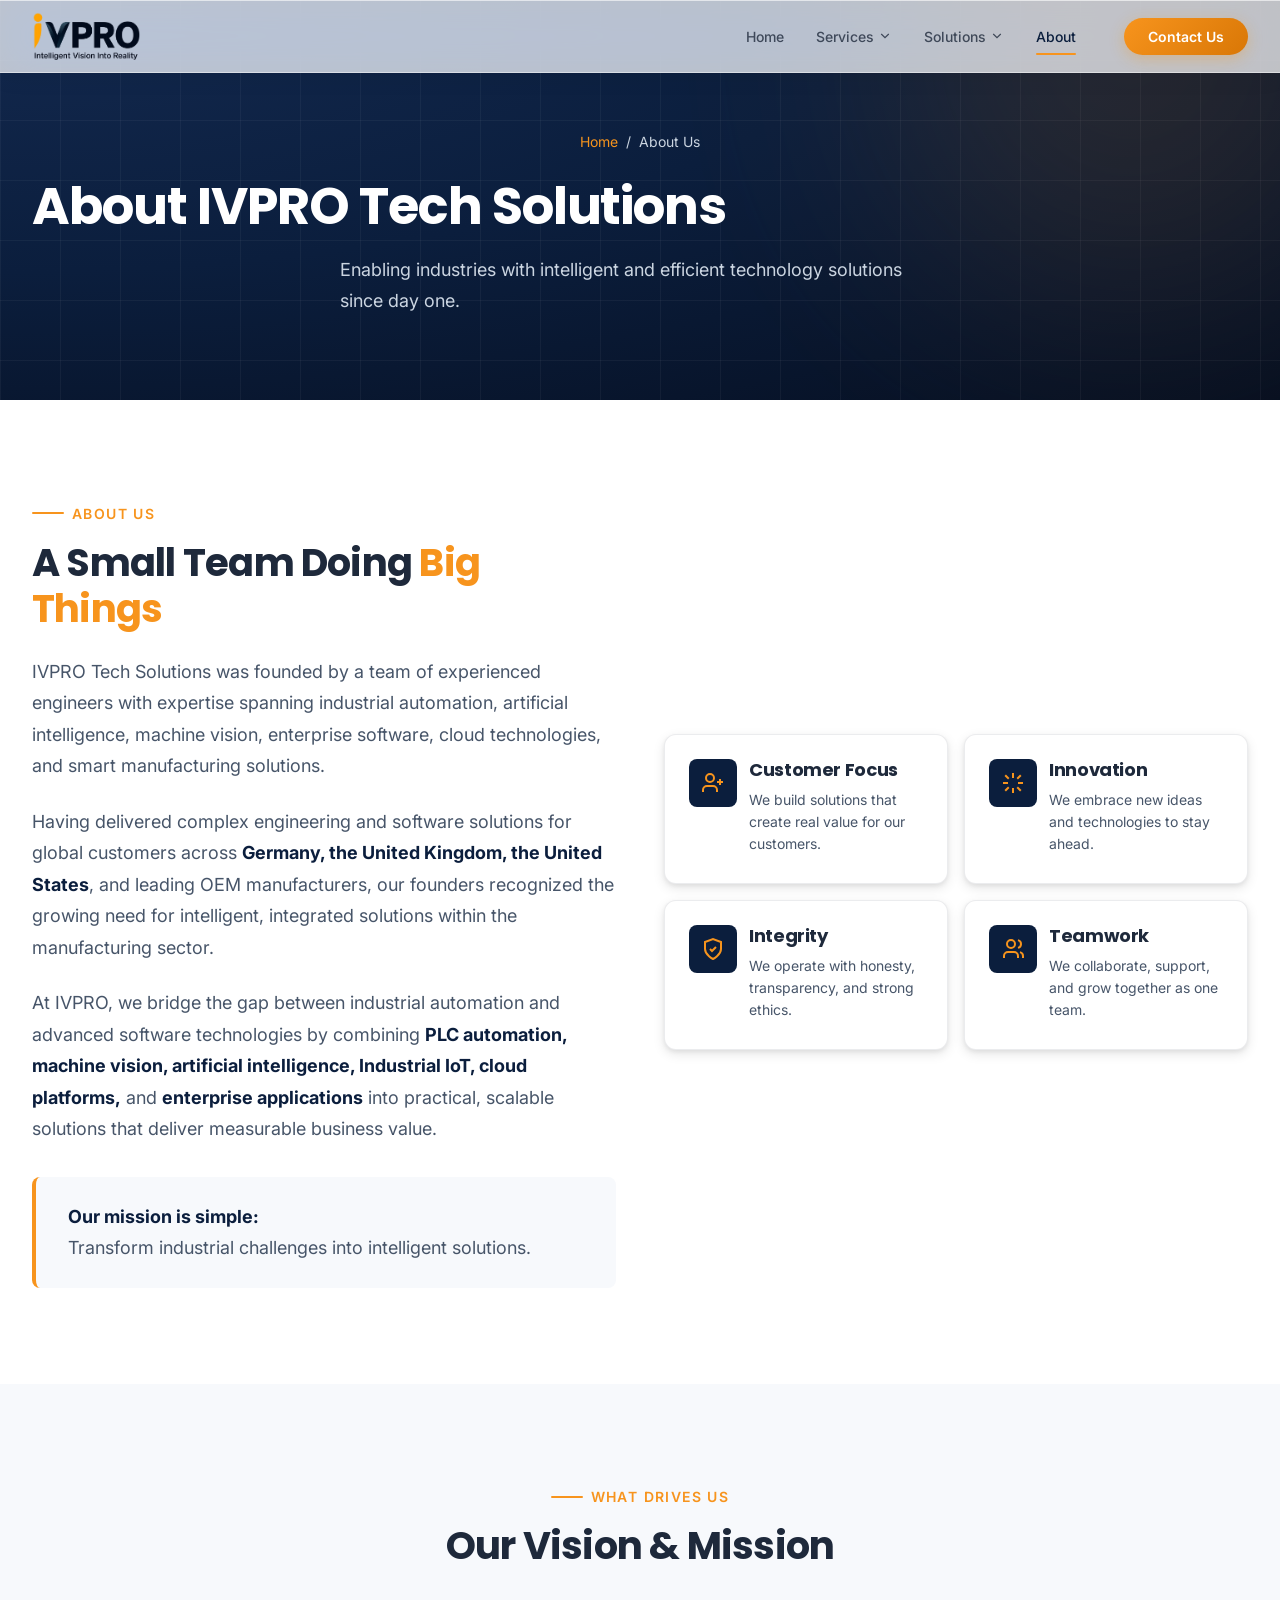
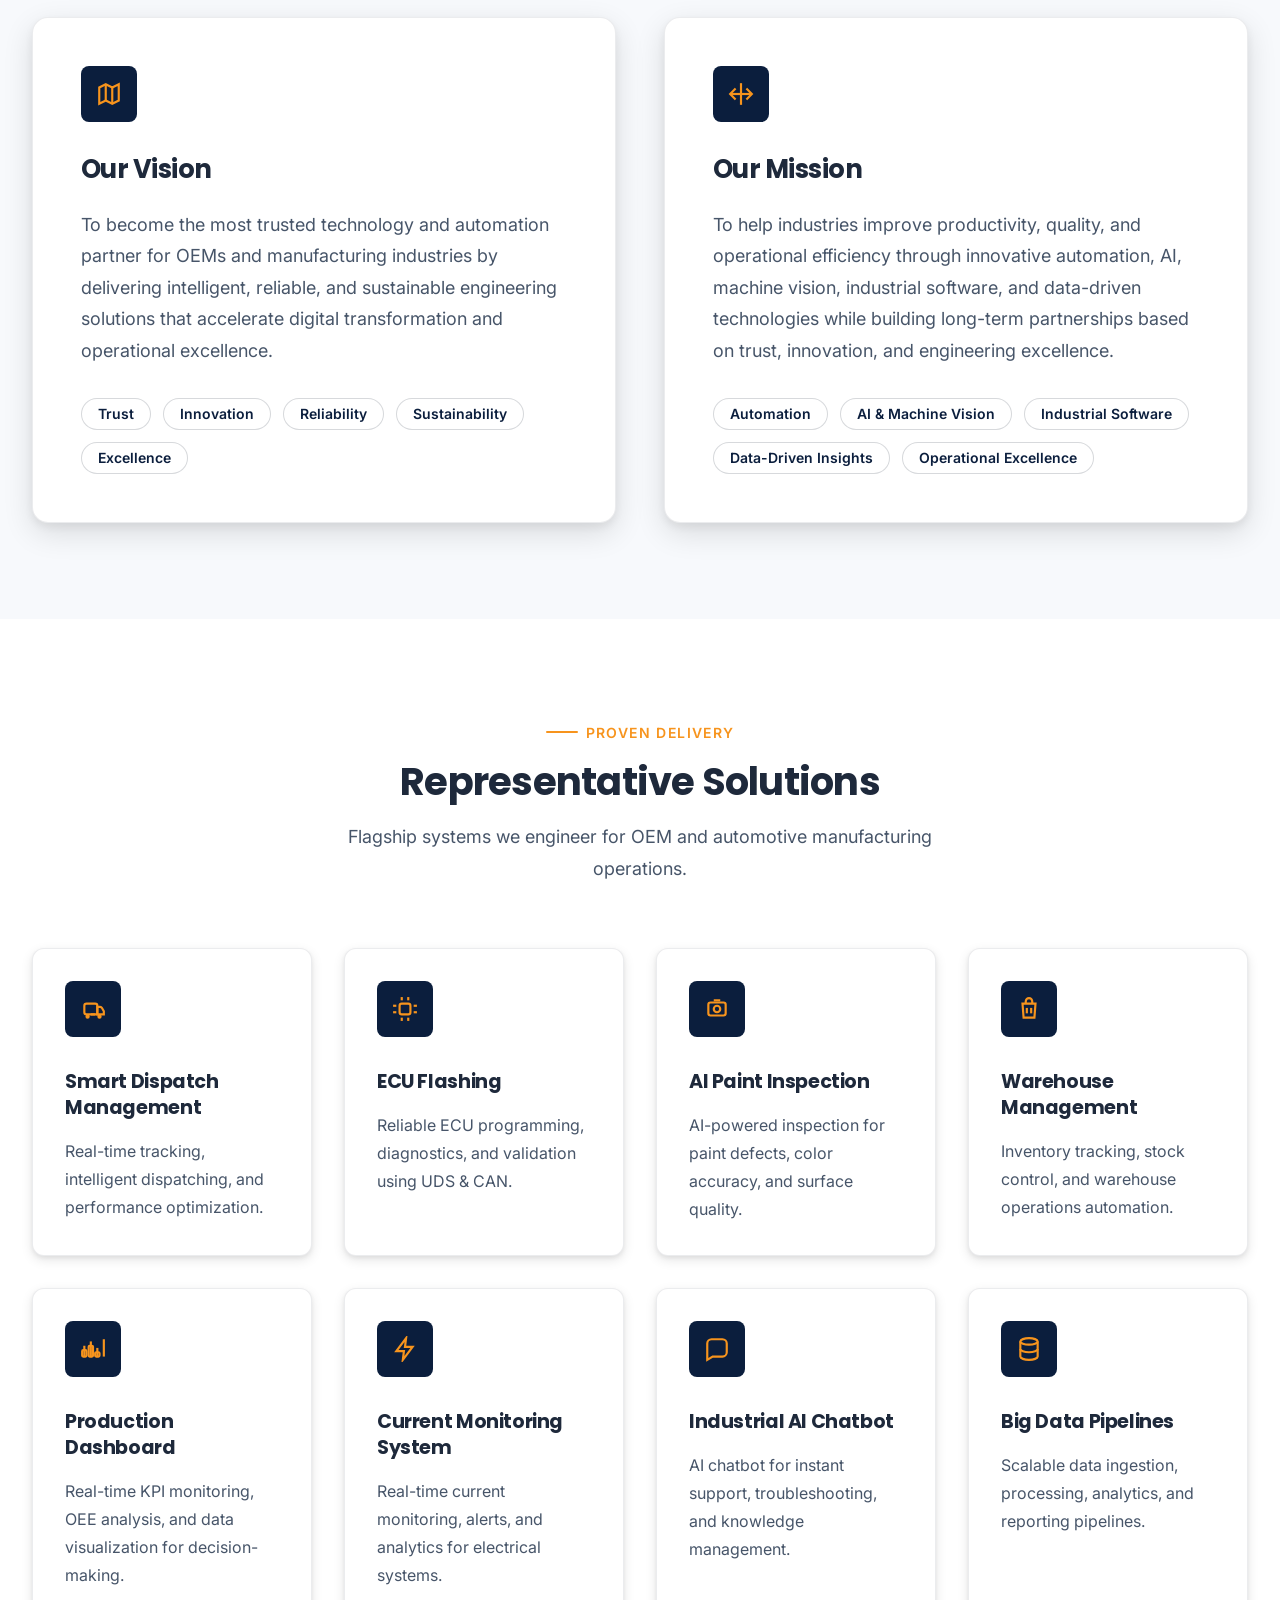
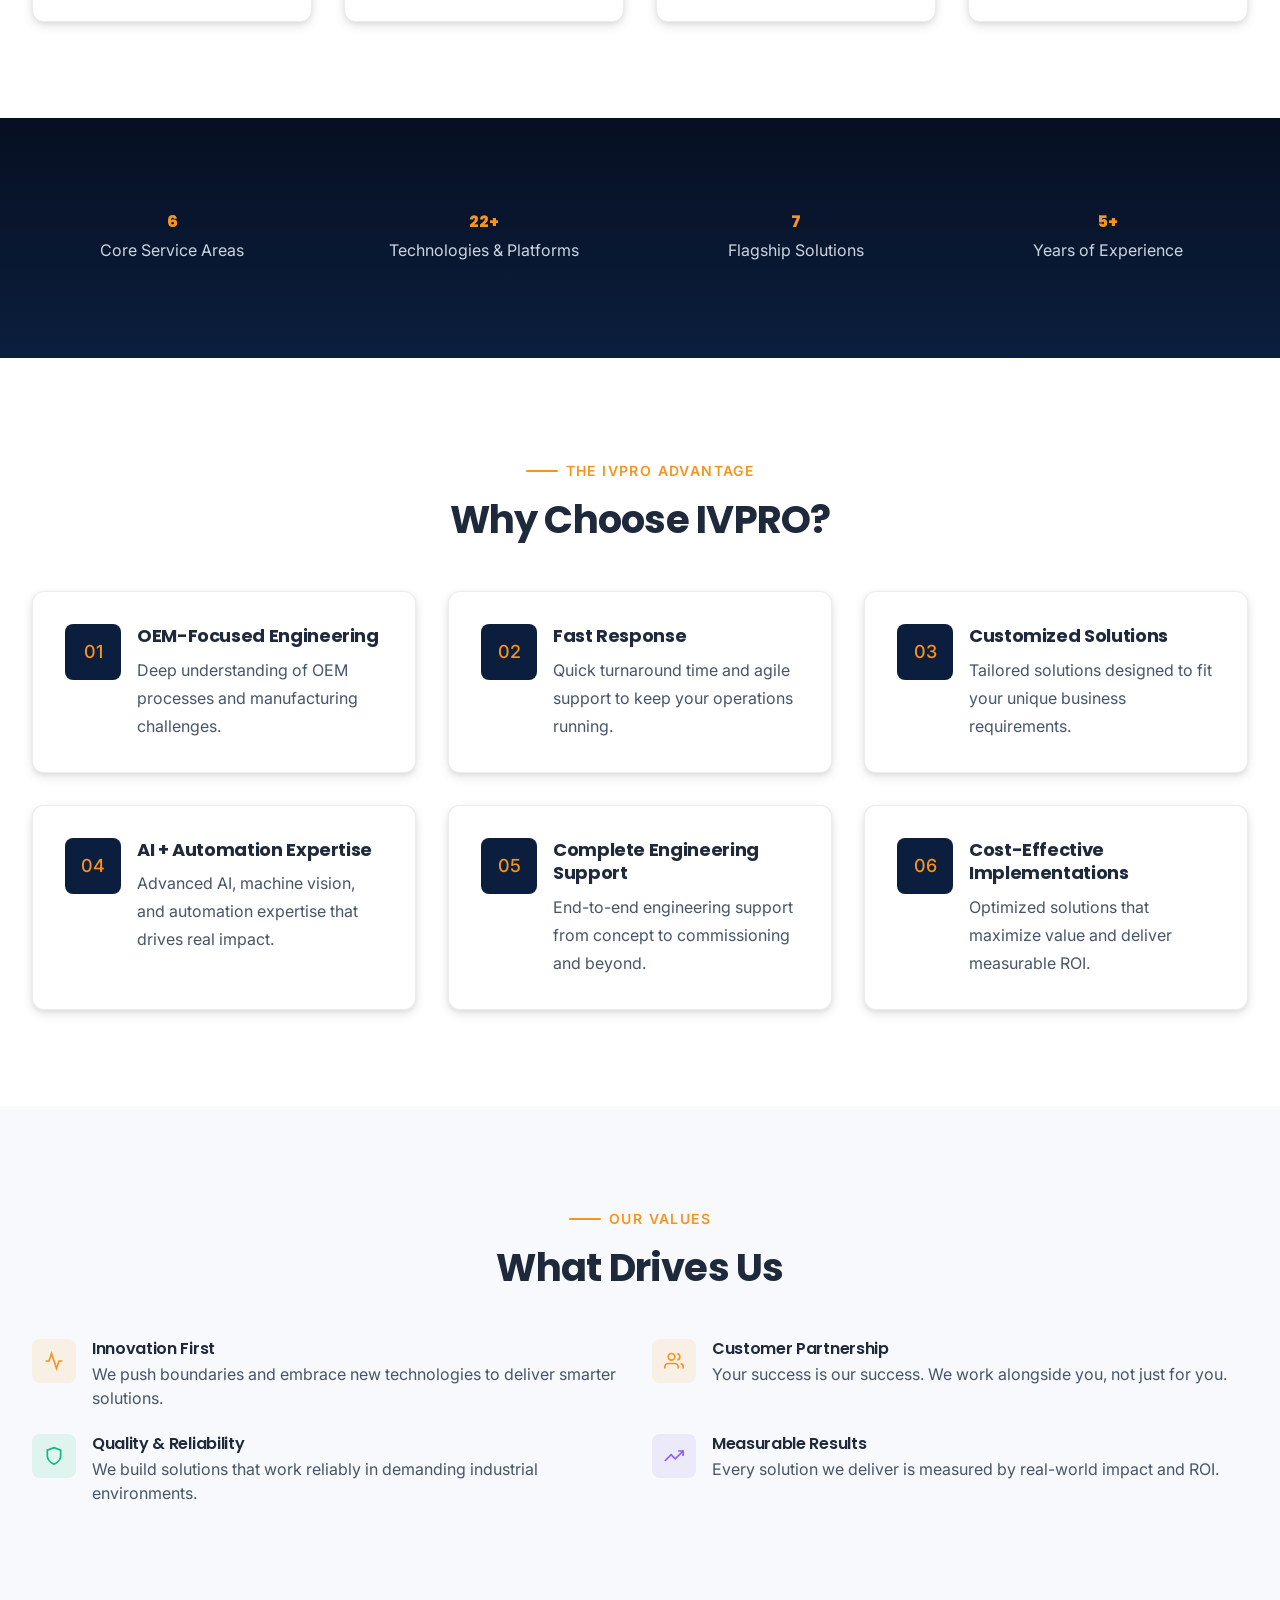
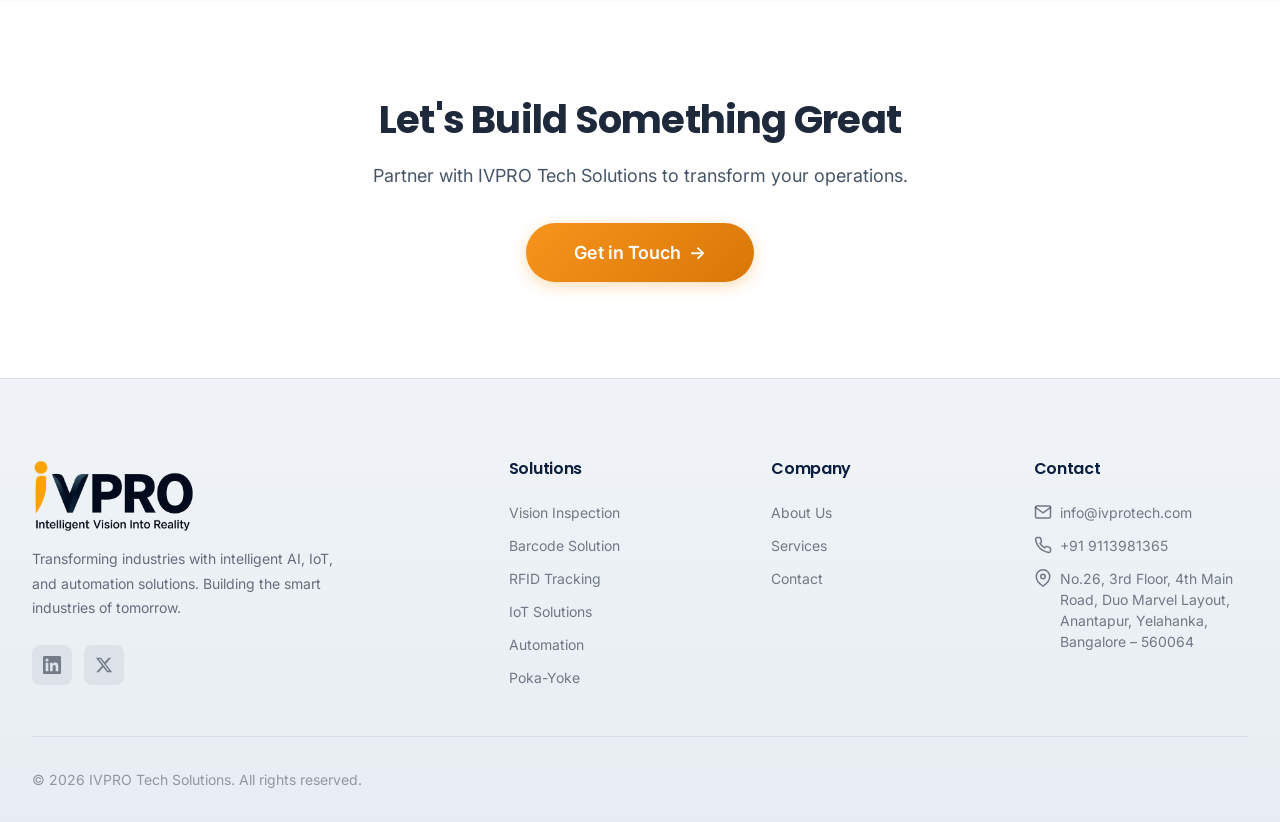
==== commit 3290c8a4: "updated services" ====
--- a/pages/about.html
+++ b/pages/about.html
@@ -3,8 +3,22 @@
 <head>
   <meta charset="UTF-8">
   <meta name="viewport" content="width=device-width, initial-scale=1.0">
-  <meta name="description" content="About IVPRO Technologies - Enabling industries with intelligent and efficient technology solutions.">
-  <title>About Us | IVPRO Technologies</title>
+  <meta name="description" content="Learn about IVPRO Tech Solutions, a Bangalore-based engineering team delivering industrial automation, AI machine vision, IoT, and smart manufacturing solutions.">
+  <meta name="robots" content="index, follow">
+  <meta name="author" content="IVPRO Tech Solutions">
+  <link rel="canonical" href="https://ivprotech.com/pages/about.html">
+  <meta property="og:locale" content="en_IN">
+  <meta property="og:type" content="website">
+  <meta property="og:site_name" content="IVPRO Tech Solutions">
+  <meta property="og:title" content="About IVPRO Tech Solutions | Automation & AI Engineering Team">
+  <meta property="og:description" content="Meet the IVPRO Tech Solutions team building industrial automation, AI machine vision, IoT, and smart manufacturing systems for global customers.">
+  <meta property="og:url" content="https://ivprotech.com/pages/about.html">
+  <meta property="og:image" content="https://ivprotech.com/assets/Logo_png_best_fit.png">
+  <meta name="twitter:card" content="summary_large_image">
+  <meta name="twitter:title" content="About IVPRO Tech Solutions | Automation & AI Engineering Team">
+  <meta name="twitter:description" content="Bangalore-based engineering team delivering automation, AI machine vision, IoT, and smart manufacturing solutions.">
+  <meta name="twitter:image" content="https://ivprotech.com/assets/Logo_png_best_fit.png">
+  <title>About IVPRO Tech Solutions | Automation & AI Engineering Team</title>
   <link rel="stylesheet" href="../css/variables.css">
   <link rel="stylesheet" href="../css/base.css">
   <link rel="stylesheet" href="../css/nav.css">
@@ -17,7 +31,7 @@
     <div class="page-hero__bg"><div class="page-hero__bg-grid"></div><div class="page-hero__bg-glow"></div></div>
     <div class="container" style="position:relative;z-index:1;">
       <div class="page-hero__breadcrumb"><a href="../index.html">Home</a><span>/</span><span>About Us</span></div>
-      <h1 class="page-hero__title">About IVPRO Technologies</h1>
+      <h1 class="page-hero__title">About IVPRO Tech Solutions</h1>
       <p class="page-hero__subtitle">Enabling industries with intelligent and efficient technology solutions since day one.</p>
     </div>
   </section>
@@ -304,7 +318,7 @@
     <div class="container">
       <div class="cta-banner__content reveal" style="text-align:center;">
         <h2 class="section-title">Let's Build Something Great</h2>
-        <p class="section-subtitle" style="margin:0 auto var(--space-6);">Partner with IVPRO Technologies to transform your operations.</p>
+        <p class="section-subtitle" style="margin:0 auto var(--space-6);">Partner with IVPRO Tech Solutions to transform your operations.</p>
         <a href="contact.html" class="btn btn--primary btn--lg">Get in Touch <span class="btn-arrow">&rarr;</span></a>
       </div>
     </div>
--- a/css/nav.css
+++ b/css/nav.css
@@ -124,7 +124,8 @@
   box-shadow: 0 12px 40px rgba(0, 0, 0, 0.1), 0 1px 0 rgba(255,255,255,0.5) inset;
 }
 
-.nav__item--dropdown:hover .nav__dropdown {
+.nav__item--dropdown:hover .nav__dropdown,
+.nav__item--dropdown:focus-within .nav__dropdown {
   opacity: 1;
   visibility: visible;
   transform: translateX(-50%) translateY(4px);
@@ -217,18 +218,42 @@
 
   .nav__list {
     flex-direction: column;
+    align-items: center;
     gap: var(--space-6);
     text-align: center;
+    width: min(100%, 520px);
   }
 
   .nav__link {
     font-size: var(--fs-h4);
     color: var(--color-primary);
+    justify-content: center;
+    padding: var(--space-2) var(--space-4);
+    border-radius: var(--radius-md);
+  }
+
+  .nav__item--dropdown {
+    width: min(100%, 460px);
+    display: flex;
+    flex-direction: column;
+    align-items: center;
+  }
+
+  .nav__item--dropdown > .nav__link {
+    width: fit-content;
+    min-width: 180px;
+  }
+
+  .nav__item--dropdown:hover > .nav__link,
+  .nav__item--dropdown:focus-within > .nav__link {
+    color: var(--color-accent);
+    background: rgba(247, 148, 29, 0.08);
   }
 
   .nav__dropdown {
     position: static;
     transform: none;
+    width: min(92vw, 420px);
     opacity: 0;
     visibility: hidden;
     max-height: 0;
@@ -241,18 +266,29 @@
     transition: all 0.3s ease;
   }
 
+  .nav__item--dropdown:hover .nav__dropdown,
+  .nav__item--dropdown:focus-within .nav__dropdown,
   .nav__item--dropdown.open .nav__dropdown {
     opacity: 1;
     visibility: visible;
     max-height: 500px;
     margin-top: var(--space-3);
     padding: var(--space-3);
+    transform: none;
+    box-shadow: 0 18px 50px rgba(10, 22, 40, 0.12);
+  }
+
+  .nav__dropdown-link {
+    justify-content: flex-start;
+    text-align: left;
   }
 
   .nav__item--dropdown .nav__link svg {
     transition: transform 0.3s ease;
   }
 
+  .nav__item--dropdown:hover .nav__link svg,
+  .nav__item--dropdown:focus-within .nav__link svg,
   .nav__item--dropdown.open .nav__link svg {
     transform: rotate(180deg);
   }
--- a/css/pages.css
+++ b/css/pages.css
@@ -291,6 +291,23 @@
   margin-bottom: var(--space-5);
   border-radius: var(--radius-md);
   overflow: hidden;
+}
+
+.solution-main-card__visual--image {
+  min-height: 180px;
+  background: var(--color-primary);
+}
+
+.solution-main-card__visual--image img {
+  display: block;
+  width: 100%;
+  height: 100%;
+  object-fit: cover;
+  transition: transform var(--transition-base);
+}
+
+.solution-main-card:hover .solution-main-card__visual--image img {
+  transform: scale(1.04);
 }
 
 .solution-main-card__title {
